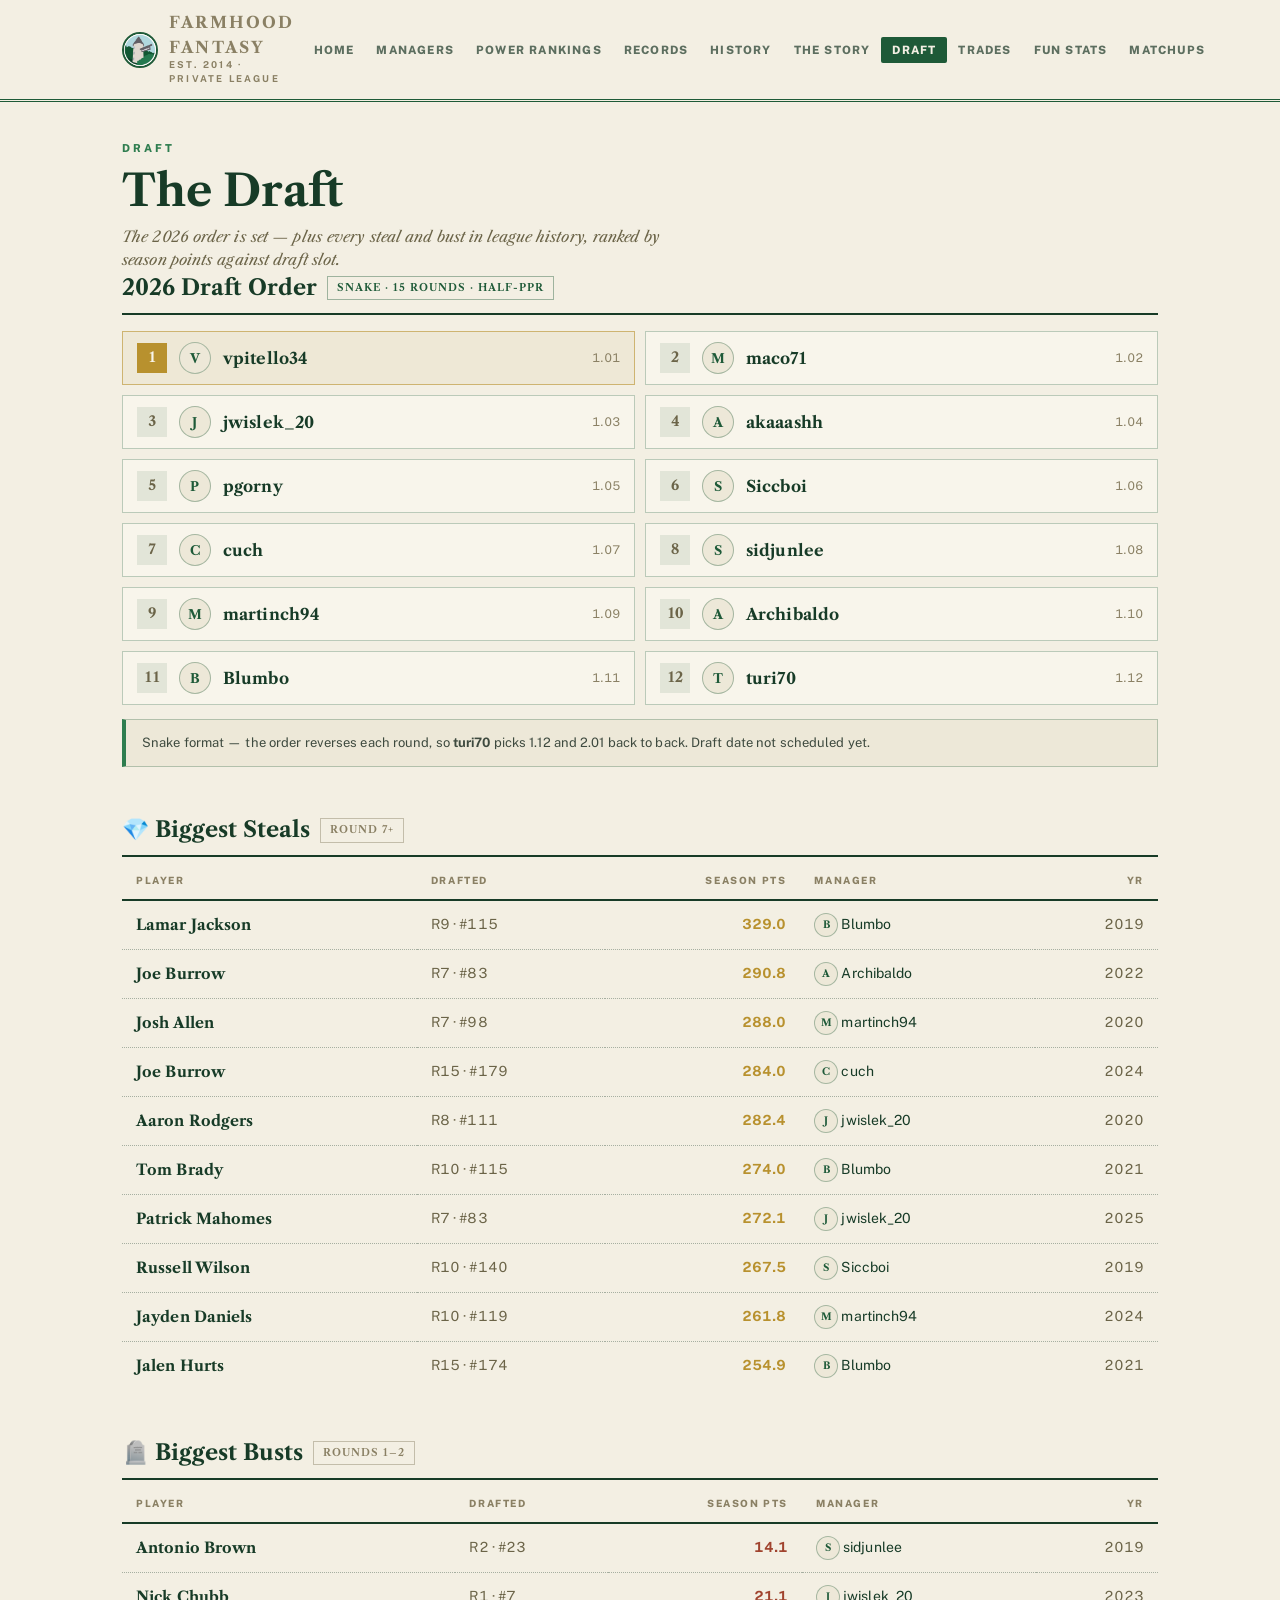
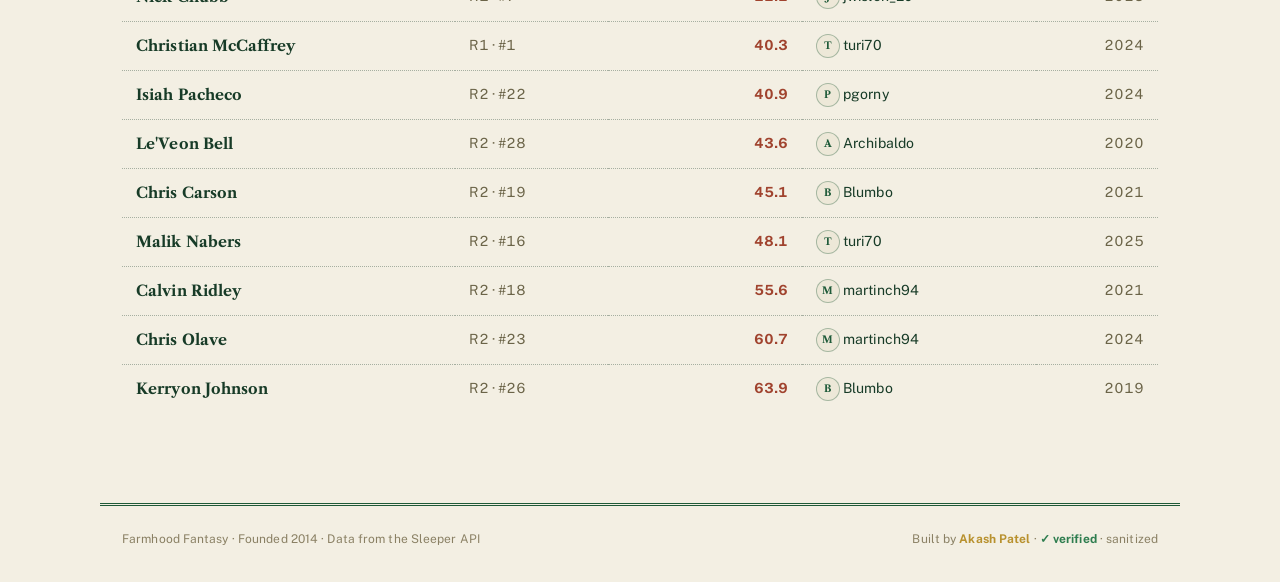
==== draft.html @ a115f3e6 "Update site 2026-07-20" ====
<!DOCTYPE html>
<html lang="en">
<head>
<meta charset="UTF-8">
<meta name="viewport" content="width=device-width, initial-scale=1.0">
<title>Draft — Farmhood Fantasy</title>
<link rel="preconnect" href="https://fonts.googleapis.com">
<link rel="preconnect" href="https://fonts.gstatic.com" crossorigin>
<link href="https://fonts.googleapis.com/css2?family=Libre+Caslon+Text:ital,wght@0,400;0,700;1,400&family=Public+Sans:wght@400;500;600;700;800&display=swap" rel="stylesheet">
<link rel="stylesheet" href="assets/styles.css">
</head>
<body>
<main class="wrap" id="app"></main>
<script src="assets/data.js"></script>
<script src="assets/data_alltime.js"></script>
<script src="assets/data_extra.js"></script>
<script src="assets/app.js"></script>
<script>mountChrome('draft');renderDraft();</script>
</body>
</html>
---- assets/styles.css ----
/* Farmhood Fantasy — "The Almanac" (cream paper, engraved serif, farmwood green + antique gold) */
:root{
  --bg:#F3EFE3; --bg2:#EDE8D8; --surface:#F8F5EB; --card:#F8F5EB;
  --card-hi:#EDE8D8; --line:rgba(30,90,56,.28); --line-2:rgba(30,90,56,.14);
  --text:#173B27; --muted:#6B6448; --muted-2:#8A8064;
  --gold:#B8912E; --gold-2:#8A6A1E; --gold-dim:rgba(184,145,46,.13);
  --blue:#1E5A38; --blue-2:#2E7D4F; --blue-dim:rgba(30,90,56,.09);
  --win:#2E7D4F; --loss:#A0432E; --shadow:0 8px 26px rgba(23,59,39,.14);
  --r:2px; --r-sm:2px;
  --serif:'Libre Caslon Text',Georgia,serif;
}
*{box-sizing:border-box;margin:0;padding:0}
html{scroll-behavior:smooth}
body{
  font-family:'Public Sans',-apple-system,BlinkMacSystemFont,'Segoe UI',sans-serif;
  background:var(--bg);
  color:var(--text);line-height:1.55;-webkit-font-smoothing:antialiased;
  letter-spacing:.1px;min-height:100vh;
}
a{color:inherit;text-decoration:none}
.mono,.num{font-variant-numeric:tabular-nums;font-feature-settings:"tnum"}

/* ---- top nav (masthead) ---- */
.nav{position:sticky;top:0;z-index:50;background:var(--bg);border-bottom:3px double var(--blue)}
.nav-inner{max-width:1080px;margin:0 auto;padding:12px 22px;display:flex;align-items:center;gap:8px}
.brand{display:flex;align-items:center;gap:11px;margin-right:auto;font-weight:800;letter-spacing:.3px}
.brand .crest{width:30px;height:30px;border-radius:50%;display:grid;place-items:center;
  background:var(--blue);color:var(--bg);font-weight:900;font-size:15px}
.brand .crest-img{width:36px;height:36px;border-radius:50%;flex:0 0 auto;border:2px solid var(--blue)}
.brand b{font-size:16px;font-family:var(--serif)}
.brand span{color:var(--muted-2);font-weight:700;font-size:9.5px;display:block;margin-top:-2px;letter-spacing:2.2px;text-transform:uppercase}
.nav a.link{color:#5C6E5F;font-weight:800;font-size:11.5px;letter-spacing:1.2px;text-transform:uppercase;
  padding:6px 11px;border-radius:var(--r-sm);transition:.15s;white-space:nowrap}
.nav a.link:hover{color:var(--text);background:rgba(30,90,56,.12)}
.nav a.link.active{color:var(--bg);background:var(--blue)}
.nav-toggle{display:none}
@media(max-width:780px){
  .nav-inner{flex-wrap:wrap}
  .nav-links{order:3;width:100%;display:flex;gap:4px;overflow-x:auto;padding-top:4px}
  .nav a.link{padding:6px 9px;font-size:11px}
}

/* ---- layout ---- */
.wrap{max-width:1080px;margin:0 auto;padding:38px 22px 90px}
.section{margin-top:46px}
.eyebrow{color:var(--blue-2);font-weight:800;font-size:11px;letter-spacing:3px;text-transform:uppercase}
h1.title{font-family:var(--serif);font-size:clamp(30px,5vw,44px);font-weight:700;line-height:1.08;letter-spacing:0;margin:10px 0}
h2.h{font-family:var(--serif);font-size:22px;font-weight:700;letter-spacing:0;display:flex;align-items:center;gap:10px;
  margin-bottom:16px;border-bottom:2px solid var(--text);padding-bottom:8px}
h2.h .bar{display:none}
.sub{color:var(--muted);max-width:60ch;font-family:var(--serif);font-style:italic;font-size:15px}

/* ---- hero ---- */
.hero{position:relative;border:2px solid var(--text);border-radius:0;overflow:hidden;padding:44px 38px;
  background:linear-gradient(180deg,var(--bg2),var(--surface));box-shadow:none}
.hero::after{content:"";position:absolute;inset:6px;border:1px solid rgba(23,59,39,.3);pointer-events:none}
.hero .pill{display:inline-flex;align-items:center;gap:7px;background:transparent;color:var(--blue-2);
  border:none;padding:0;border-radius:0;font-size:11px;font-weight:800;letter-spacing:2.6px;text-transform:uppercase}
.hero h1{font-family:var(--serif);font-size:clamp(32px,5.4vw,52px);font-weight:700;letter-spacing:0;line-height:1.06;margin:16px 0 12px}
.hero h1 .gold{color:var(--gold-2);background:none;-webkit-background-clip:unset;background-clip:unset}
.hero p{color:var(--muted);max-width:54ch;font-size:15.5px;font-family:var(--serif);font-style:italic}
.hero-inner{display:flex;align-items:center;gap:34px;position:relative;z-index:1}
.hero-text{flex:1;min-width:0}
.hero-logo-wrap{flex:0 0 auto;position:relative}
.hero-logo{width:132px;height:132px;border-radius:50%;display:block;position:relative;z-index:1;
  border:2px solid var(--blue);box-shadow:0 0 0 7px rgba(30,90,56,.08)}
.hero-logo-wrap::after{content:"";position:absolute;inset:-14px;border-radius:50%;z-index:0;
  background:radial-gradient(circle,rgba(184,145,46,.16),transparent 68%)}
@media(max-width:640px){.hero-inner{flex-direction:column;text-align:center;gap:20px}
  .hero-logo{width:104px;height:104px}.hero p{margin:0 auto}.hero .pill{margin:0 auto}}

/* ---- stat strip ---- */
.stats{display:grid;grid-template-columns:repeat(4,1fr);gap:0;margin-top:26px;
  border-top:1px solid var(--line);border-bottom:1px solid var(--line)}
.stat{position:relative;background:transparent;border:none;border-right:1px solid var(--line-2);
  border-radius:0;padding:20px 20px 18px;overflow:hidden;transition:.18s;text-align:center}
.stat::before{display:none}
.stat:hover{transform:none;background:rgba(30,90,56,.04)}
.stat .k{font-family:var(--serif);font-size:32px;font-weight:700;letter-spacing:0;line-height:1;color:var(--blue)}
.stat-gold .k{color:var(--blue)} .stat-blue .k{color:var(--blue)}
.stat .l{color:var(--text);font-size:10px;font-weight:800;margin-top:10px;text-transform:uppercase;letter-spacing:2px}
.stat .l-sub{color:var(--muted-2);font-size:11.5px;margin-top:3px;font-weight:400;font-family:var(--serif);font-style:italic}
@media(max-width:680px){.stats{grid-template-columns:repeat(2,1fr)}}

/* ---- cards / grid ---- */
.grid{display:grid;gap:16px}
.g2{grid-template-columns:1fr 1fr}.g3{grid-template-columns:repeat(3,1fr)}
@media(max-width:760px){.g2,.g3{grid-template-columns:1fr}}
.card{background:var(--card);border:1px solid var(--line);border-radius:var(--r);padding:20px;transition:.18s}
.card.hover:hover{border-color:var(--blue);transform:translateY(-2px);box-shadow:var(--shadow)}
.explore-card h3{display:flex;align-items:center;justify-content:space-between;font-family:var(--serif)}
.card-arrow{color:var(--gold);font-weight:400;transition:.16s}
.explore-card:hover .card-arrow{transform:translateX(4px)}
.card h3{font-size:16px;font-weight:700;margin-bottom:4px;font-family:var(--serif)}
.card .big{font-family:var(--serif);font-size:26px;font-weight:700;letter-spacing:0}
.card .meta{color:var(--muted);font-size:13px}

/* champion banner card */
.champ-card{display:flex;align-items:center;gap:18px;background:var(--surface);
  border:2px solid var(--text);border-radius:0;padding:20px 22px;position:relative}
.champ-card::before{content:"";position:absolute;inset:5px;border:1px solid rgba(23,59,39,.3);pointer-events:none}
.champ-card .trophy{font-size:34px}
.champ-card .who{font-family:var(--serif);font-size:24px;font-weight:700;letter-spacing:0}
.champ-card .yr{color:var(--gold-2);font-weight:800;font-size:10.5px;letter-spacing:2.2px;text-transform:uppercase}

/* ---- tables ---- */
.tbl{width:100%;border-collapse:collapse;font-size:14px}
.tbl th{text-align:left;color:var(--muted-2);font-weight:800;font-size:10px;letter-spacing:1.6px;
  text-transform:uppercase;padding:0 14px 10px;border-bottom:2px solid var(--text)}
.tbl td{padding:12px 14px;border-bottom:1px dotted rgba(23,59,39,.35)}
.tbl tr:last-child td{border-bottom:none}
.tbl tbody tr{transition:.12s}
.tbl tbody tr:hover{background:rgba(30,90,56,.05)}
.tbl td.r{text-align:right} .tbl th.r{text-align:right}
.rankcell{display:flex;align-items:center;gap:11px}
.rank{width:26px;height:26px;border-radius:0;display:grid;place-items:center;font-weight:700;font-size:13px;
  font-family:var(--serif);background:transparent;color:var(--muted-2)}
.rank.g1{background:var(--gold);color:var(--surface)}
.rank.g2{background:rgba(138,128,100,.8);color:var(--surface)}
.rank.g3{background:rgba(160,67,46,.75);color:var(--surface)}
.who-name{font-weight:700;font-family:var(--serif);font-size:15px}
.tablecard{background:transparent;border:none;border-radius:0;padding:0;overflow-x:auto}
.chart-wrap{background:var(--surface);border:1px solid var(--line);border-radius:0;padding:18px;position:relative}

/* stat of the day */
.sotd{display:flex;align-items:center;gap:16px;background:var(--bg2);
  border:1px solid var(--line);border-left:4px solid var(--blue-2);border-radius:0;padding:14px 18px}
.sotd-tag{font-size:10px;font-weight:800;letter-spacing:2px;text-transform:uppercase;color:var(--blue-2);
  white-space:nowrap;padding-right:16px;border-right:1px solid var(--line)}
.sotd-txt{font-size:14.5px;font-weight:400;color:#3E4A3F;font-family:var(--serif);font-style:italic}
@media(max-width:560px){.sotd{flex-direction:column;align-items:flex-start;gap:8px}
  .sotd-tag{border-right:none;padding-right:0}}

/* "I pay when he pays" — the 2026 pot */
.pot-card{background:var(--text);color:var(--bg2);padding:24px 26px;text-align:left}
.pot-quote{font-family:var(--serif);font-style:italic;font-weight:700;font-size:22px}
.pot-amt{font-family:var(--serif);font-weight:700;font-size:40px;color:var(--gold);margin-top:8px}
.pot-note{font-family:var(--serif);font-style:italic;font-size:12.5px;color:#9DB2A0;margin-top:8px}

/* easter-egg toast */
.toast{position:fixed;bottom:26px;left:50%;transform:translateX(-50%);z-index:200;
  background:var(--text);color:var(--bg);font-weight:700;font-family:var(--serif);
  padding:13px 22px;border-radius:0;box-shadow:var(--shadow);animation:pop .25s ease}

/* champion banner shimmer */
.champ-card{overflow:hidden}
.champ-card::after{content:"";position:absolute;top:0;left:-60%;width:40%;height:100%;pointer-events:none;
  background:linear-gradient(100deg,transparent,rgba(184,145,46,.1),transparent);
  transform:skewX(-18deg);animation:sheen 6s ease-in-out infinite}
@keyframes sheen{0%{left:-60%}55%,100%{left:130%}}

/* gentle section reveal */
.wrap>section,.wrap>.stats,.wrap>.sotd{animation:rise .5s ease both}
@keyframes rise{from{opacity:0;transform:translateY(10px)}to{opacity:1;transform:none}}
@media(prefers-reduced-motion:reduce){*{animation:none!important}}

/* draft order */
.draft-order{display:grid;grid-template-columns:repeat(2,1fr);gap:10px}
@media(max-width:700px){.draft-order{grid-template-columns:1fr}}
.do-row{display:flex;align-items:center;gap:12px;background:var(--surface);border:1px solid var(--line);
  border-radius:0;padding:10px 14px;transition:.15s}
.do-row:hover{border-color:var(--blue);transform:translateY(-1px)}
.do-row.first{border-color:rgba(184,145,46,.6);background:rgba(184,145,46,.07)}
.do-pick{flex:0 0 30px;height:30px;border-radius:0;display:grid;place-items:center;font-weight:700;font-size:14px;
  font-family:var(--serif);background:rgba(30,90,56,.1);color:var(--muted);font-variant-numeric:tabular-nums}
.do-row.first .do-pick{background:var(--gold);color:var(--surface)}
.do-name{font-weight:700;flex:1;font-family:var(--serif)}
.do-meta{color:var(--muted-2);font-size:12px;font-variant-numeric:tabular-nums}

/* champion roster (modal) */
.champ-card.clickable{cursor:pointer;transition:.16s}
.champ-card.clickable:hover{border-color:var(--blue);transform:translateY(-2px);box-shadow:var(--shadow)}
.roster-list{display:flex;flex-direction:column;gap:6px}
.rsl{display:flex;align-items:center;gap:12px;background:var(--bg);border:1px solid var(--line-2);border-radius:0;padding:9px 12px}
.rsl-slot{flex:0 0 46px;text-align:center;font-size:10.5px;font-weight:800;padding:4px 0;border-radius:0;background:var(--card-hi);color:var(--muted)}
.rsl-slot.QB{background:rgba(160,67,46,.14);color:var(--loss)}
.rsl-slot.RB{background:rgba(46,125,79,.16);color:var(--blue)}
.rsl-slot.WR{background:rgba(30,90,56,.12);color:var(--blue-2)}
.rsl-slot.TE{background:rgba(184,145,46,.16);color:var(--gold-2)}
.rsl-slot.FLEX{background:rgba(92,110,95,.18);color:#5C6E5F}
.rsl-slot.K{background:rgba(138,128,100,.18);color:var(--muted)}
.rsl-slot.DEF{background:rgba(92,110,95,.18);color:#5C6E5F}
.rsl-name{font-weight:700;flex:1;font-family:var(--serif);font-size:14px}
.rsl-meta{color:var(--muted-2);font-size:12px;font-variant-numeric:tabular-nums;white-space:nowrap}

/* trades */
.trade-card{background:var(--surface);border:1px solid var(--line);border-radius:0;padding:16px 18px;margin-bottom:12px}
.trade-hd{margin-bottom:12px}
.trade-body{display:flex;align-items:center;gap:14px;flex-wrap:wrap}
.trade-side{flex:1;min-width:190px}
.trade-mgr{display:flex;align-items:center;gap:8px;font-size:14px;margin-bottom:8px}
.trade-mgr b{font-family:var(--serif)}
.trade-got{display:flex;flex-wrap:wrap;gap:6px}
.asset{background:var(--bg);border:1px solid var(--line);border-radius:0;padding:4px 9px;font-size:12.5px;font-weight:600}
.trade-swap{color:var(--gold);font-size:20px;font-weight:800;flex:0 0 auto}
@media(max-width:560px){.trade-swap{display:none}.trade-side{min-width:100%}}

/* badges */
.badge{display:inline-flex;align-items:center;gap:5px;font-size:10.5px;font-weight:700;padding:3px 9px;
  border-radius:0;letter-spacing:1px;text-transform:uppercase}
.badge.gold{background:var(--gold-dim);color:var(--gold-2);border:1px solid rgba(184,145,46,.4)}
.badge.blue{background:transparent;color:var(--blue);border:1px solid rgba(30,90,56,.4)}
.badge.muted{background:transparent;color:var(--muted-2);border:1px solid rgba(138,128,100,.45)}
.rings{color:var(--gold);letter-spacing:2px;font-size:13px}
.pos{color:var(--win);font-weight:700}.neg{color:var(--loss);font-weight:700}

/* bars */
.bar-track{height:8px;background:rgba(30,90,56,.1);border-radius:0;overflow:hidden;min-width:80px}
.bar-fill{height:100%;border-radius:0;background:var(--blue)}
.bar-fill.gold{background:var(--gold)}

/* matchup rows */
.mw{display:flex;align-items:center;gap:12px;padding:13px 16px;border:1px solid var(--line);
  border-radius:0;background:var(--surface);margin-bottom:10px}
.mw .side{flex:1;display:flex;align-items:center;justify-content:space-between;gap:10px}
.mw .side.right{flex-direction:row-reverse}
.mw .nm{font-weight:700;font-family:var(--serif);font-size:15px}
.mw .sc{font-weight:700;font-size:17px;font-variant-numeric:tabular-nums;font-family:var(--serif)}
.mw .vs{color:var(--muted-2);font-size:10px;font-weight:800;letter-spacing:1px}
.mw .w .sc{color:var(--gold-2)} .mw .w .nm{color:var(--text)}
.mw .l .nm,.mw .l .sc{color:var(--muted-2)}

.weeksel{display:flex;gap:6px;flex-wrap:wrap;margin-bottom:18px}
.weeksel button{background:var(--surface);border:1px solid var(--line);color:var(--text);
  width:40px;height:36px;border-radius:0;font-weight:700;font-family:var(--serif);cursor:pointer;transition:.12s;font-size:14px}
.weeksel button:hover{border-color:var(--blue)}
.weeksel button.on{background:var(--gold);color:var(--surface);border-color:var(--gold)}

.note{background:var(--bg2);border:1px solid var(--line);border-left:4px solid var(--blue-2);color:#3E4A3F;
  border-radius:0;padding:13px 16px;font-size:13px;font-weight:400}
.callout{background:var(--surface);border:2px solid var(--text);border-radius:0;padding:22px;position:relative}
.callout::before{content:"";position:absolute;inset:5px;border:1px solid rgba(23,59,39,.3);pointer-events:none}
.callout .lead{font-family:var(--serif);font-size:19px;font-weight:700;margin-bottom:6px}
.callout .lead .gold{color:var(--gold-2)}

/* story timeline */
.storycard{display:flex;gap:20px;position:relative}
.story-rail{display:flex;flex-direction:column;align-items:center;flex:0 0 auto;width:62px}
.story-year{font-family:var(--serif);font-weight:700;font-size:18px;color:var(--gold);letter-spacing:0;font-variant-numeric:tabular-nums}
.story-dot{width:11px;height:11px;border-radius:50%;background:var(--gold);margin-top:10px;
  box-shadow:0 0 0 5px rgba(184,145,46,.16);position:relative;z-index:2}
.storycard:not(:last-child) .story-rail::after{content:"";position:absolute;top:46px;bottom:-26px;
  width:1px;background:rgba(30,90,56,.3);left:calc(31px - .5px)}
.story-body{flex:1;background:var(--surface);border:1px solid var(--line);border-radius:0;
  padding:20px 22px;margin-bottom:26px;transition:.18s}
.storycard:hover .story-body{border-color:var(--blue)}
.story-meta{display:flex;flex-wrap:wrap;gap:7px;margin-bottom:12px}
.story-head{font-family:var(--serif);font-size:20px;font-weight:700;letter-spacing:0;margin-bottom:8px}
.story-text{color:#4E4A3A;font-size:14px;line-height:1.72;text-wrap:pretty}
@media(max-width:680px){.story-rail{width:46px}.story-year{font-size:15px}
  .storycard:not(:last-child) .story-rail::after{left:calc(23px - .5px)}}

/* avatars */
.av-wrap{position:relative;display:inline-block;border-radius:50%;overflow:hidden;flex:0 0 auto;
  background:var(--bg2);border:1px solid rgba(30,90,56,.35);vertical-align:middle}
.av-fb{position:absolute;inset:0;display:grid;place-items:center;font-weight:700;font-family:var(--serif);color:var(--blue)}
.av{position:absolute;inset:0;width:100%;height:100%;object-fit:cover}

/* managers grid */
.mgr-grid{display:grid;grid-template-columns:repeat(4,1fr);gap:16px}
@media(max-width:760px){.mgr-grid{grid-template-columns:repeat(2,1fr)}}
.mgr-card{background:var(--surface);border:1px solid var(--line);border-radius:0;padding:20px 14px 16px;
  display:flex;flex-direction:column;align-items:center;gap:8px;cursor:pointer;transition:.16s;font:inherit;color:inherit;text-align:center}
.mgr-card:hover{border-color:var(--blue);transform:translateY(-2px);box-shadow:var(--shadow)}
.mgr-nm{font-family:var(--serif);font-weight:700;font-size:16px}
.mgr-rec{color:var(--muted);font-size:12.5px;font-variant-numeric:tabular-nums}
.mgr-win{color:var(--blue);font-weight:700;font-size:14px;font-variant-numeric:tabular-nums;font-family:var(--serif);
  background:rgba(30,90,56,.06);border:1px solid rgba(30,90,56,.35);border-radius:0;padding:2px 10px;margin-top:2px}
.commish-tag{display:inline-block;font-size:9.5px;font-weight:800;letter-spacing:1.4px;text-transform:uppercase;color:var(--blue);
  background:transparent;border:1px solid rgba(30,90,56,.45);border-radius:0;padding:2px 8px}

/* winnings banner (profile modal) */
.winnings{display:flex;align-items:center;justify-content:space-between;gap:12px;margin-bottom:16px;
  background:rgba(30,90,56,.07);border:1px solid rgba(30,90,56,.35);border-radius:0;padding:12px 16px}
.win-label{display:block;font-size:10px;font-weight:800;letter-spacing:1.6px;text-transform:uppercase;color:var(--blue)}
.win-cap{display:block;font-size:11px;color:var(--muted-2);margin-top:2px}
.win-right{text-align:right}
.win-amt{display:block;font-family:var(--serif);font-size:24px;font-weight:700;color:var(--blue);letter-spacing:0;font-variant-numeric:tabular-nums;line-height:1}
.win-rank{display:block;font-size:11px;color:var(--muted-2);margin-top:3px}

/* profile modal */
.modal-ov{position:fixed;inset:0;background:rgba(23,59,39,.45);backdrop-filter:blur(3px);
  display:grid;place-items:center;z-index:100;padding:20px;animation:fade .15s ease}
.modal{background:var(--surface);border:2px solid var(--text);border-radius:0;max-width:440px;width:100%;
  padding:26px;position:relative;box-shadow:0 20px 60px rgba(23,59,39,.35);animation:pop .18s ease;max-height:88vh;overflow-y:auto}
.modal::before{content:"";position:absolute;inset:5px;border:1px solid rgba(23,59,39,.3);pointer-events:none}
.modal-x{position:absolute;top:12px;right:12px;background:var(--bg2);border:1px solid var(--line);color:var(--text);
  width:30px;height:30px;border-radius:0;cursor:pointer;font-size:13px;z-index:2}
.modal-x:hover{background:var(--bg)}
.prof-head{display:flex;align-items:center;gap:16px;margin-bottom:18px}
.prof-nm{font-family:var(--serif);font-size:24px;font-weight:700;letter-spacing:0}
.prof-stats{display:grid;grid-template-columns:repeat(3,1fr);gap:8px;text-align:center;margin-bottom:16px}
.prof-stats>div{background:var(--bg);border:1px solid var(--line);border-radius:0;padding:10px 4px}
.prof-stats b{display:block;font-family:var(--serif);font-size:15px;font-weight:700}
.prof-stats span{color:var(--muted-2);font-size:9.5px;text-transform:uppercase;letter-spacing:.6px;font-weight:700}
.prof-badges{display:flex;flex-wrap:wrap;gap:6px;margin-bottom:16px}
.pill-badge{background:var(--gold-dim);color:var(--gold-2);border:1px solid rgba(184,145,46,.4);
  border-radius:0;padding:4px 9px;font-size:11.5px;font-weight:700}
.prof-sec{font-size:10.5px;text-transform:uppercase;letter-spacing:1.6px;color:var(--muted-2);font-weight:800;margin-bottom:8px}
@keyframes fade{from{opacity:0}to{opacity:1}}
@keyframes pop{from{opacity:0;transform:translateY(10px) scale(.98)}to{opacity:1;transform:none}}
@media(max-width:480px){.prof-stats{grid-template-columns:repeat(3,1fr)}.mgr-grid{grid-template-columns:repeat(2,1fr)}}

footer{max-width:1080px;margin:0 auto;padding:24px 22px 34px;border-top:3px double var(--blue);
  color:var(--muted-2);font-size:12px;display:flex;justify-content:space-between;gap:14px;flex-wrap:wrap}
footer .ok{color:var(--win);font-weight:700}
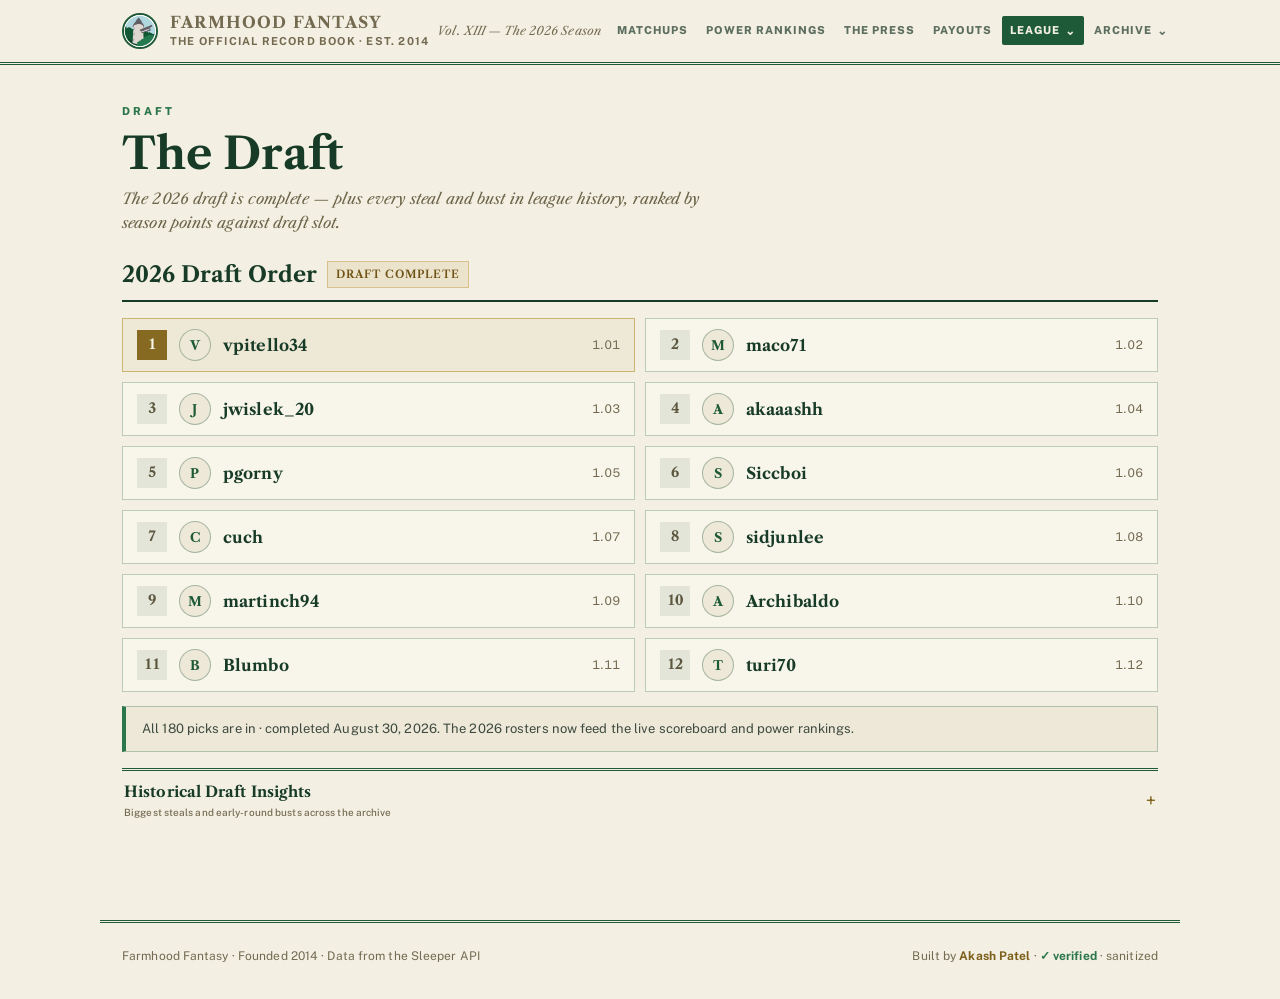
==== commit ef4a8846: "Refine site-wide UI clarity" ====
--- a/draft.html
+++ b/draft.html
@@ -8,13 +8,14 @@
 <link rel="preconnect" href="https://fonts.gstatic.com" crossorigin>
 <link href="https://fonts.googleapis.com/css2?family=Libre+Caslon+Text:ital,wght@0,400;0,700;1,400&family=Public+Sans:wght@400;500;600;700;800&display=swap" rel="stylesheet">
 <link rel="stylesheet" href="assets/styles.css">
+<link rel="stylesheet" href="assets/clarity.css?v=20260909-clarity2">
 </head>
 <body>
 <main class="wrap" id="app"></main>
 <script src="assets/data.js"></script>
 <script src="assets/data_alltime.js"></script>
 <script src="assets/data_extra.js"></script>
-<script src="assets/app.js"></script>
+<script src="assets/app.js?v=20260909-clarity2"></script>
 <script>mountChrome('draft');renderDraft();</script>
 </body>
 </html>
--- a/assets/styles.css
+++ b/assets/styles.css
@@ -2,10 +2,13 @@
 :root{
   --bg:#F3EFE3; --bg2:#EDE8D8; --surface:#F8F5EB; --card:#F8F5EB;
   --card-hi:#EDE8D8; --line:rgba(30,90,56,.28); --line-2:rgba(30,90,56,.14);
-  --text:#173B27; --muted:#6B6448; --muted-2:#8A8064;
-  --gold:#B8912E; --gold-2:#8A6A1E; --gold-dim:rgba(184,145,46,.13);
-  --blue:#1E5A38; --blue-2:#2E7D4F; --blue-dim:rgba(30,90,56,.09);
-  --win:#2E7D4F; --loss:#A0432E; --shadow:0 8px 26px rgba(23,59,39,.14);
+  --text:#173B27; --muted:#6B6448; --muted-2:#736A50;
+  --gold:#7D5F1A; --gold-2:#856519; --gold-dim:rgba(184,145,46,.13);
+  --gold-fill:#B8912E; --gold-hi:#C9A23C;
+  /* medal fills: solid (no alpha) and dark enough for --surface text to pass AA */
+  --gold-solid:#876A22; --medal-2:#746C56; --medal-3:#A35C49;
+  --blue:#1E5A38; --blue-2:#2B764A; --blue-dim:rgba(30,90,56,.09);
+  --win:#2B764A; --loss:#A0432E; --shadow:0 8px 26px rgba(23,59,39,.14);
   --r:2px; --r-sm:2px;
   --serif:'Libre Caslon Text',Georgia,serif;
 }
@@ -18,26 +21,68 @@
   letter-spacing:.1px;min-height:100vh;
 }
 a{color:inherit;text-decoration:none}
+a:focus-visible,button:focus-visible,[role="button"]:focus-visible{outline:2px solid var(--blue);outline-offset:2px}
 .mono,.num{font-variant-numeric:tabular-nums;font-feature-settings:"tnum"}
 
 /* ---- top nav (masthead) ---- */
 .nav{position:sticky;top:0;z-index:50;background:var(--bg);border-bottom:3px double var(--blue)}
-.nav-inner{max-width:1080px;margin:0 auto;padding:12px 22px;display:flex;align-items:center;gap:8px}
-.brand{display:flex;align-items:center;gap:11px;margin-right:auto;font-weight:800;letter-spacing:.3px}
+.nav-inner{max-width:1080px;margin:0 auto;padding:12px 22px;display:flex;align-items:center;gap:8px;flex-wrap:nowrap}
+.nav-links{display:flex;align-items:center;gap:2px;min-width:0;margin-left:auto;overflow:visible}
+.brand{display:flex;align-items:center;gap:12px;margin-right:auto;font-weight:800;letter-spacing:.3px;flex:0 0 auto}
 .brand .crest{width:30px;height:30px;border-radius:50%;display:grid;place-items:center;
   background:var(--blue);color:var(--bg);font-weight:900;font-size:15px}
 .brand .crest-img{width:36px;height:36px;border-radius:50%;flex:0 0 auto;border:2px solid var(--blue)}
-.brand b{font-size:16px;font-family:var(--serif)}
-.brand span{color:var(--muted-2);font-weight:700;font-size:9.5px;display:block;margin-top:-2px;letter-spacing:2.2px;text-transform:uppercase}
-.nav a.link{color:#5C6E5F;font-weight:800;font-size:11.5px;letter-spacing:1.2px;text-transform:uppercase;
-  padding:6px 11px;border-radius:var(--r-sm);transition:.15s;white-space:nowrap}
-.nav a.link:hover{color:var(--text);background:rgba(30,90,56,.12)}
+.brand.active .crest-img{box-shadow:0 0 0 3px var(--gold-dim);border-color:var(--gold-solid)}
+.brand b{font-size:16px;font-family:var(--serif);white-space:nowrap}
+.brand span{color:var(--muted-2);font-weight:700;font-size:11px;display:block;margin-top:-2px;letter-spacing:1.2px;text-transform:uppercase;white-space:nowrap}
+.nav a.link,.nav-group-trigger{color:#5C6E5F;font-weight:800;font-size:11px;letter-spacing:1px;text-transform:uppercase;
+  padding:6px 8px;border-radius:var(--r-sm);transition:.15s;white-space:nowrap}
+.nav a.link:hover,.nav-group-trigger:hover{color:var(--text);background:rgba(30,90,56,.12)}
 .nav a.link.active{color:var(--bg);background:var(--blue)}
-.nav-toggle{display:none}
-@media(max-width:780px){
-  .nav-inner{flex-wrap:wrap}
-  .nav-links{order:3;width:100%;display:flex;gap:4px;overflow-x:auto;padding-top:4px}
-  .nav a.link{padding:6px 9px;font-size:11px}
+.nav-group{position:relative;flex:0 0 auto}
+.nav-group-trigger{display:flex;align-items:center;gap:5px;list-style:none;cursor:pointer;user-select:none}
+.nav-group-trigger:focus-visible{outline:2px solid var(--blue);outline-offset:2px}
+.nav-group-trigger::-webkit-details-marker{display:none}.nav-group-trigger::marker{display:none;content:''}
+.nav-group-cue{font-size:12px;line-height:1;transition:transform .15s;transform-origin:center}
+.nav-group[open] .nav-group-cue{transform:rotate(180deg)}
+.nav-group.active>.nav-group-trigger,.nav-group[open]>.nav-group-trigger{color:var(--bg);background:var(--blue)}
+.nav-menu{position:absolute;right:0;top:calc(100% + 10px);z-index:70;min-width:184px;padding:7px;background:var(--surface);
+  border:2px solid var(--text);box-shadow:var(--shadow)}
+.nav-menu::before{content:'';position:absolute;right:18px;top:-7px;width:11px;height:11px;background:var(--surface);border-left:2px solid var(--text);border-top:2px solid var(--text);transform:rotate(45deg)}
+.nav-menu-link{position:relative;display:block;padding:9px 11px;font-family:var(--serif);font-size:13px;font-weight:700;color:var(--text);border-bottom:1px dotted rgba(23,59,39,.25)}
+.nav-menu-link:last-child{border-bottom:0}.nav-menu-link:hover{background:var(--blue-dim);color:var(--blue)}
+.nav-menu-link.active{background:var(--blue);color:var(--surface);padding-left:15px}.nav-menu-link.active::before{content:'•';position:absolute;left:7px;color:var(--gold-hi)}
+.mobile-nav{display:none}.mobile-more-dialog{display:none}
+@media(max-width:1050px){.vol{display:none}}
+@media(max-width:900px){
+  html.mobile-menu-open{overflow:hidden}
+  body{padding-bottom:calc(68px + env(safe-area-inset-bottom))}
+  .nav-inner{padding:10px 16px;min-height:58px}.nav-links{display:none}.vol{display:none}
+  .mobile-nav{position:fixed;left:0;right:0;bottom:0;z-index:80;display:grid;grid-template-columns:repeat(5,minmax(0,1fr));
+    padding:4px 4px calc(4px + env(safe-area-inset-bottom));background:var(--surface);border-top:3px double var(--blue);box-shadow:0 -6px 22px rgba(23,59,39,.14)}
+  .mobile-nav-link{position:relative;min-height:57px;border:0;background:transparent;color:var(--muted-2);font:inherit;cursor:pointer;
+    display:flex;flex-direction:column;align-items:center;justify-content:center;gap:2px;padding:5px 2px}
+  .mobile-nav-link::before{content:'';position:absolute;left:24%;right:24%;top:-4px;height:3px;background:transparent}
+  .mobile-nav-link.active{color:var(--blue)}.mobile-nav-link.active::before{background:var(--gold-solid)}
+  .mobile-nav-icon{width:24px;height:22px;display:grid;place-items:center;font-family:var(--serif);font-weight:700;font-size:15px;line-height:1;color:currentColor}
+  .mobile-nav-label{font-size:9px;font-weight:800;letter-spacing:.45px;text-transform:uppercase;white-space:nowrap}
+  .mobile-more-dialog[open]{display:block;position:fixed;inset:auto 0 0 0;width:100%;max-width:none;max-height:82vh;max-height:82dvh;margin:0;padding:0;
+    border:0;background:transparent;color:var(--text);overflow:visible;z-index:100}
+  .mobile-more-dialog::backdrop{background:rgba(23,59,39,.48);backdrop-filter:blur(2px)}
+  .mobile-more-panel{max-height:82vh;max-height:82dvh;overflow-y:auto;background:var(--surface);border-top:3px double var(--blue);padding:18px 20px calc(24px + env(safe-area-inset-bottom));box-shadow:0 -14px 40px rgba(23,59,39,.24)}
+  .mobile-more-head{display:flex;align-items:center;justify-content:space-between;gap:16px;padding-bottom:12px;border-bottom:2px solid var(--text)}
+  .mobile-more-head h2{font-family:var(--serif);font-size:21px}.mobile-more-close{min-height:44px;padding:7px 11px;background:var(--bg);border:1px solid var(--line);color:var(--text);font:inherit;font-size:10px;font-weight:800;text-transform:uppercase;letter-spacing:1px;cursor:pointer}
+  .mobile-more-home{display:flex;align-items:center;justify-content:space-between;gap:12px;min-height:50px;margin:12px 0;padding:9px 12px;background:var(--bg2);border-left:4px solid var(--gold-solid);font-family:var(--serif);font-size:15px;font-weight:700}
+  .mobile-more-home span{font-family:'Public Sans',sans-serif;font-size:9px;font-weight:700;color:var(--muted-2);text-transform:uppercase;letter-spacing:.7px}
+  .mobile-more-home.active{background:var(--blue);color:var(--surface)}.mobile-more-home.active span{color:var(--bg2)}
+  .mobile-more-groups{display:grid;grid-template-columns:repeat(2,minmax(0,1fr));gap:14px}
+  .mobile-more-group{border:1px solid var(--line);background:var(--bg)}.mobile-more-group h3{padding:9px 11px;border-bottom:1px solid var(--line);font-size:9px;font-weight:800;letter-spacing:1.5px;text-transform:uppercase;color:var(--gold-2)}
+  .mobile-more-links{display:flex;flex-direction:column}.mobile-more-link{display:flex;align-items:center;min-height:44px;padding:9px 11px;border-bottom:1px dotted rgba(23,59,39,.25);font-family:var(--serif);font-size:13px;font-weight:700}
+  .mobile-more-link:last-child{border-bottom:0}.mobile-more-link.active{background:var(--blue);color:var(--surface)}
+}
+@media(max-width:540px){
+  .brand{gap:9px}.brand .crest-img{width:34px;height:34px}.brand b{font-size:15px}.brand>span>span{display:none}
+  .mobile-more-groups{grid-template-columns:1fr}
 }
 
 /* ---- layout ---- */
@@ -54,11 +99,11 @@
 .hero{position:relative;border:2px solid var(--text);border-radius:0;overflow:hidden;padding:44px 38px;
   background:linear-gradient(180deg,var(--bg2),var(--surface));box-shadow:none}
 .hero::after{content:"";position:absolute;inset:6px;border:1px solid rgba(23,59,39,.3);pointer-events:none}
-.hero .pill{display:inline-flex;align-items:center;gap:7px;background:transparent;color:var(--blue-2);
+.hero .pill{display:inline-flex;align-items:center;gap:8px;background:transparent;color:var(--blue-2);
   border:none;padding:0;border-radius:0;font-size:11px;font-weight:800;letter-spacing:2.6px;text-transform:uppercase}
 .hero h1{font-family:var(--serif);font-size:clamp(32px,5.4vw,52px);font-weight:700;letter-spacing:0;line-height:1.06;margin:16px 0 12px}
 .hero h1 .gold{color:var(--gold-2);background:none;-webkit-background-clip:unset;background-clip:unset}
-.hero p{color:var(--muted);max-width:54ch;font-size:15.5px;font-family:var(--serif);font-style:italic}
+.hero p{color:var(--muted);max-width:54ch;font-size:16px;font-family:var(--serif);font-style:italic}
 .hero-inner{display:flex;align-items:center;gap:34px;position:relative;z-index:1}
 .hero-text{flex:1;min-width:0}
 .hero-logo-wrap{flex:0 0 auto;position:relative}
@@ -66,7 +111,7 @@
   border:2px solid var(--blue);box-shadow:0 0 0 7px rgba(30,90,56,.08)}
 .hero-logo-wrap::after{content:"";position:absolute;inset:-14px;border-radius:50%;z-index:0;
   background:radial-gradient(circle,rgba(184,145,46,.16),transparent 68%)}
-@media(max-width:640px){.hero-inner{flex-direction:column;text-align:center;gap:20px}
+@media(max-width:780px){.hero-inner{flex-direction:column;text-align:center;gap:20px}
   .hero-logo{width:104px;height:104px}.hero p{margin:0 auto}.hero .pill{margin:0 auto}}
 
 /* ---- stat strip ---- */
@@ -78,14 +123,78 @@
 .stat:hover{transform:none;background:rgba(30,90,56,.04)}
 .stat .k{font-family:var(--serif);font-size:32px;font-weight:700;letter-spacing:0;line-height:1;color:var(--blue)}
 .stat-gold .k{color:var(--blue)} .stat-blue .k{color:var(--blue)}
-.stat .l{color:var(--text);font-size:10px;font-weight:800;margin-top:10px;text-transform:uppercase;letter-spacing:2px}
-.stat .l-sub{color:var(--muted-2);font-size:11.5px;margin-top:3px;font-weight:400;font-family:var(--serif);font-style:italic}
-@media(max-width:680px){.stats{grid-template-columns:repeat(2,1fr)}}
+.stat .l{color:var(--text);font-size:11px;font-weight:800;margin-top:10px;text-transform:uppercase;letter-spacing:2px}
+.stat .l-sub{color:var(--muted-2);font-size:12px;margin-top:4px;font-weight:400;font-family:var(--serif);font-style:italic}
+@media(max-width:780px){.stats{grid-template-columns:repeat(2,1fr)}}
+
+/* ---- 1a masthead volume line ---- */
+.vol{font-family:var(--serif);font-style:italic;font-size:12px;color:var(--muted-2);white-space:nowrap;margin-left:auto}
+@media(max-width:780px){.vol{display:none}}
+
+/* ---- 1a centered hero ---- */
+.hero-center{text-align:center;background:linear-gradient(180deg,var(--bg2),var(--bg));padding:40px 34px 14px}
+.hero-center::after{display:none}
+.hero-eyebrow{font-size:11px;font-weight:800;letter-spacing:3px;text-transform:uppercase;color:var(--blue-2)}
+.hero-head{font-family:var(--serif);font-size:clamp(30px,4.6vw,52px);line-height:1.04;color:var(--text);
+  margin:14px auto 12px;max-width:17ch;font-weight:700}
+.hero-lede{font-family:var(--serif);font-style:italic;font-size:16px;color:var(--muted);max-width:52ch;margin:0 auto}
+
+/* ---- 1a split hero: crest left, lede right ---- */
+.hero-split{background:linear-gradient(180deg,var(--bg2),var(--bg));padding:38px 34px}
+.hero-split::after{display:none}
+.hero-split .hero-logo{width:164px;height:164px}
+.hero-split .hero-head{max-width:22ch;margin:12px 0;text-align:left}
+.hero-split .hero-lede{max-width:58ch;margin:0}
+@media(max-width:900px){.hero-split .hero-logo{width:124px;height:124px}
+  .hero-split .hero-head{max-width:none}}
+@media(max-width:780px){.hero-split{padding:30px 22px}
+  .hero-split .hero-logo{width:104px;height:104px}
+  .hero-split .hero-head{text-align:center;margin:12px auto}
+  .hero-split .hero-lede{margin:0 auto}}
+
+/* ---- 1a home two-column ---- */
+.home-grid{display:grid;grid-template-columns:1.25fr 1fr;gap:26px;align-items:start;margin-top:26px}
+@media(max-width:900px){.home-grid{grid-template-columns:1fr}}
+.tl-head{font-size:11px;font-weight:800;letter-spacing:2.4px;text-transform:uppercase;color:var(--muted-2);
+  border-bottom:2px solid var(--text);padding-bottom:8px;display:flex;justify-content:space-between}
+.tl-key{color:var(--blue-2)}
+.tl-row{display:flex;align-items:baseline;gap:12px;padding:12px 2px;border-bottom:1px dotted rgba(23,59,39,.35)}
+.tl-n{font-family:var(--serif);font-size:13px;color:var(--muted-2);width:20px;font-variant-numeric:tabular-nums}
+.tl-name{font-family:var(--serif);font-weight:700;font-size:16px;color:var(--text)}
+.tl-rings{color:var(--gold);letter-spacing:3px;font-size:13px}
+.tl-sp{flex:1}
+.tl-years{font-size:12px;color:var(--muted);font-variant-numeric:tabular-nums}
+.tl-note{font-family:var(--serif);font-style:italic;font-size:12px;color:var(--muted-2);margin-top:10px}
+.home-right{display:flex;flex-direction:column;gap:18px}
+
+/* champion frame */
+.champ-frame{border:2px solid var(--text);padding:20px 22px;background:var(--surface);position:relative}
+.champ-frame::before{content:"";position:absolute;inset:4px;border:1px solid rgba(23,59,39,.35);pointer-events:none}
+.cf-tag{font-size:11px;font-weight:800;letter-spacing:2.4px;text-transform:uppercase;color:var(--gold)}
+.cf-body{display:flex;align-items:center;gap:14px;margin-top:12px}
+.cf-name{font-family:var(--serif);font-weight:700;font-size:24px;color:var(--text)}
+.cf-meta{font-size:12px;color:var(--muted)}
+.cf-quote{font-family:var(--serif);font-style:italic;font-size:12px;color:var(--muted);margin-top:12px;
+  border-top:1px dotted rgba(23,59,39,.35);padding-top:10px}
+
+/* home payout ledger link */
+.ledger{background:var(--text);color:var(--bg2);padding:18px 20px;cursor:pointer;transition:.15s}
+.ledger:hover{background:#1E5A38}
+.lg-tag{font-size:11px;font-weight:800;letter-spacing:2.4px;text-transform:uppercase;color:var(--gold-hi)}
+.lg-quote{font-family:var(--serif);font-size:21px;font-weight:700;margin-top:8px;font-style:italic}
+.lg-sub{font-size:12px;color:#9DB2A0;margin-top:8px}
+.lg-row{display:flex;justify-content:space-between;align-items:baseline;margin-top:10px}
+.lg-amt{font-family:var(--serif);font-size:26px;font-weight:700}
+.lg-of{font-size:13px;color:#9DB2A0;font-weight:400}
+.lg-count{font-size:11px;color:#9DB2A0}
+.lg-bar{height:8px;background:rgba(237,232,216,.18);border-radius:99px;margin-top:10px;overflow:hidden}
+.lg-fill{height:100%;background:var(--gold-fill);border-radius:99px}
+.lg-note{font-size:11px;color:#9DB2A0;margin-top:8px;font-style:italic;font-family:var(--serif)}
 
 /* ---- cards / grid ---- */
 .grid{display:grid;gap:16px}
 .g2{grid-template-columns:1fr 1fr}.g3{grid-template-columns:repeat(3,1fr)}
-@media(max-width:760px){.g2,.g3{grid-template-columns:1fr}}
+@media(max-width:780px){.g2,.g3{grid-template-columns:1fr}}
 .card{background:var(--card);border:1px solid var(--line);border-radius:var(--r);padding:20px;transition:.18s}
 .card.hover:hover{border-color:var(--blue);transform:translateY(-2px);box-shadow:var(--shadow)}
 .explore-card h3{display:flex;align-items:center;justify-content:space-between;font-family:var(--serif)}
@@ -101,23 +210,23 @@
 .champ-card::before{content:"";position:absolute;inset:5px;border:1px solid rgba(23,59,39,.3);pointer-events:none}
 .champ-card .trophy{font-size:34px}
 .champ-card .who{font-family:var(--serif);font-size:24px;font-weight:700;letter-spacing:0}
-.champ-card .yr{color:var(--gold-2);font-weight:800;font-size:10.5px;letter-spacing:2.2px;text-transform:uppercase}
+.champ-card .yr{color:var(--gold-2);font-weight:800;font-size:11px;letter-spacing:2.2px;text-transform:uppercase}
 
 /* ---- tables ---- */
 .tbl{width:100%;border-collapse:collapse;font-size:14px}
-.tbl th{text-align:left;color:var(--muted-2);font-weight:800;font-size:10px;letter-spacing:1.6px;
+.tbl th{text-align:left;color:var(--muted-2);font-weight:800;font-size:11px;letter-spacing:1.6px;
   text-transform:uppercase;padding:0 14px 10px;border-bottom:2px solid var(--text)}
 .tbl td{padding:12px 14px;border-bottom:1px dotted rgba(23,59,39,.35)}
 .tbl tr:last-child td{border-bottom:none}
 .tbl tbody tr{transition:.12s}
 .tbl tbody tr:hover{background:rgba(30,90,56,.05)}
 .tbl td.r{text-align:right} .tbl th.r{text-align:right}
-.rankcell{display:flex;align-items:center;gap:11px}
+.rankcell{display:flex;align-items:center;gap:12px}
 .rank{width:26px;height:26px;border-radius:0;display:grid;place-items:center;font-weight:700;font-size:13px;
   font-family:var(--serif);background:transparent;color:var(--muted-2)}
-.rank.g1{background:var(--gold);color:var(--surface)}
-.rank.g2{background:rgba(138,128,100,.8);color:var(--surface)}
-.rank.g3{background:rgba(160,67,46,.75);color:var(--surface)}
+.rank.g1{background:var(--gold-solid);color:var(--surface)}
+.rank.g2{background:var(--medal-2);color:var(--surface)}
+.rank.g3{background:var(--medal-3);color:var(--surface)}
 .who-name{font-weight:700;font-family:var(--serif);font-size:15px}
 .tablecard{background:transparent;border:none;border-radius:0;padding:0;overflow-x:auto}
 .chart-wrap{background:var(--surface);border:1px solid var(--line);border-radius:0;padding:18px;position:relative}
@@ -125,22 +234,18 @@
 /* stat of the day */
 .sotd{display:flex;align-items:center;gap:16px;background:var(--bg2);
   border:1px solid var(--line);border-left:4px solid var(--blue-2);border-radius:0;padding:14px 18px}
-.sotd-tag{font-size:10px;font-weight:800;letter-spacing:2px;text-transform:uppercase;color:var(--blue-2);
+.sotd-tag{font-size:11px;font-weight:800;letter-spacing:2px;text-transform:uppercase;color:var(--blue-2);
   white-space:nowrap;padding-right:16px;border-right:1px solid var(--line)}
-.sotd-txt{font-size:14.5px;font-weight:400;color:#3E4A3F;font-family:var(--serif);font-style:italic}
+.sotd-txt{font-size:14px;font-weight:400;color:#3E4A3F;font-family:var(--serif);font-style:italic}
 @media(max-width:560px){.sotd{flex-direction:column;align-items:flex-start;gap:8px}
   .sotd-tag{border-right:none;padding-right:0}}
 
 /* "I pay when he pays" — the 2026 pot */
-.pot-card{background:var(--text);color:var(--bg2);padding:24px 26px;text-align:left}
-.pot-quote{font-family:var(--serif);font-style:italic;font-weight:700;font-size:22px}
-.pot-amt{font-family:var(--serif);font-weight:700;font-size:40px;color:var(--gold);margin-top:8px}
-.pot-note{font-family:var(--serif);font-style:italic;font-size:12.5px;color:#9DB2A0;margin-top:8px}
 
 /* easter-egg toast */
 .toast{position:fixed;bottom:26px;left:50%;transform:translateX(-50%);z-index:200;
   background:var(--text);color:var(--bg);font-weight:700;font-family:var(--serif);
-  padding:13px 22px;border-radius:0;box-shadow:var(--shadow);animation:pop .25s ease}
+  padding:12px 22px;border-radius:0;box-shadow:var(--shadow);animation:pop .25s ease}
 
 /* champion banner shimmer */
 .champ-card{overflow:hidden}
@@ -156,14 +261,14 @@
 
 /* draft order */
 .draft-order{display:grid;grid-template-columns:repeat(2,1fr);gap:10px}
-@media(max-width:700px){.draft-order{grid-template-columns:1fr}}
+@media(max-width:780px){.draft-order{grid-template-columns:1fr}}
 .do-row{display:flex;align-items:center;gap:12px;background:var(--surface);border:1px solid var(--line);
   border-radius:0;padding:10px 14px;transition:.15s}
 .do-row:hover{border-color:var(--blue);transform:translateY(-1px)}
 .do-row.first{border-color:rgba(184,145,46,.6);background:rgba(184,145,46,.07)}
 .do-pick{flex:0 0 30px;height:30px;border-radius:0;display:grid;place-items:center;font-weight:700;font-size:14px;
-  font-family:var(--serif);background:rgba(30,90,56,.1);color:var(--muted);font-variant-numeric:tabular-nums}
-.do-row.first .do-pick{background:var(--gold);color:var(--surface)}
+  font-family:var(--serif);background:rgba(30,90,56,.1);color:#5C563E;font-variant-numeric:tabular-nums}
+.do-row.first .do-pick{background:var(--gold-solid);color:var(--surface)}
 .do-name{font-weight:700;flex:1;font-family:var(--serif)}
 .do-meta{color:var(--muted-2);font-size:12px;font-variant-numeric:tabular-nums}
 
@@ -171,15 +276,15 @@
 .champ-card.clickable{cursor:pointer;transition:.16s}
 .champ-card.clickable:hover{border-color:var(--blue);transform:translateY(-2px);box-shadow:var(--shadow)}
 .roster-list{display:flex;flex-direction:column;gap:6px}
-.rsl{display:flex;align-items:center;gap:12px;background:var(--bg);border:1px solid var(--line-2);border-radius:0;padding:9px 12px}
-.rsl-slot{flex:0 0 46px;text-align:center;font-size:10.5px;font-weight:800;padding:4px 0;border-radius:0;background:var(--card-hi);color:var(--muted)}
-.rsl-slot.QB{background:rgba(160,67,46,.14);color:var(--loss)}
+.rsl{display:flex;align-items:center;gap:12px;background:var(--bg);border:1px solid var(--line-2);border-radius:0;padding:8px 12px}
+.rsl-slot{flex:0 0 46px;text-align:center;font-size:11px;font-weight:800;padding:4px 0;border-radius:0;background:var(--card-hi);color:var(--muted)}
+.rsl-slot.QB{background:rgba(160,67,46,.14);color:#8E3B28}
 .rsl-slot.RB{background:rgba(46,125,79,.16);color:var(--blue)}
-.rsl-slot.WR{background:rgba(30,90,56,.12);color:var(--blue-2)}
-.rsl-slot.TE{background:rgba(184,145,46,.16);color:var(--gold-2)}
-.rsl-slot.FLEX{background:rgba(92,110,95,.18);color:#5C6E5F}
-.rsl-slot.K{background:rgba(138,128,100,.18);color:var(--muted)}
-.rsl-slot.DEF{background:rgba(92,110,95,.18);color:#5C6E5F}
+.rsl-slot.WR{background:rgba(30,90,56,.12);color:#245F3C}
+.rsl-slot.TE{background:rgba(184,145,46,.16);color:#6F5416}
+.rsl-slot.FLEX{background:rgba(92,110,95,.18);color:#48564A}
+.rsl-slot.K{background:rgba(138,128,100,.18);color:#5C563E}
+.rsl-slot.DEF{background:rgba(92,110,95,.18);color:#48564A}
 .rsl-name{font-weight:700;flex:1;font-family:var(--serif);font-size:14px}
 .rsl-meta{color:var(--muted-2);font-size:12px;font-variant-numeric:tabular-nums;white-space:nowrap}
 
@@ -191,14 +296,14 @@
 .trade-mgr{display:flex;align-items:center;gap:8px;font-size:14px;margin-bottom:8px}
 .trade-mgr b{font-family:var(--serif)}
 .trade-got{display:flex;flex-wrap:wrap;gap:6px}
-.asset{background:var(--bg);border:1px solid var(--line);border-radius:0;padding:4px 9px;font-size:12.5px;font-weight:600}
+.asset{background:var(--bg);border:1px solid var(--line);border-radius:0;padding:4px 8px;font-size:12px;font-weight:600}
 .trade-swap{color:var(--gold);font-size:20px;font-weight:800;flex:0 0 auto}
 @media(max-width:560px){.trade-swap{display:none}.trade-side{min-width:100%}}
 
 /* badges */
-.badge{display:inline-flex;align-items:center;gap:5px;font-size:10.5px;font-weight:700;padding:3px 9px;
+.badge{display:inline-flex;align-items:center;gap:5px;font-size:11px;font-weight:700;padding:4px 8px;
   border-radius:0;letter-spacing:1px;text-transform:uppercase}
-.badge.gold{background:var(--gold-dim);color:var(--gold-2);border:1px solid rgba(184,145,46,.4)}
+.badge.gold{background:var(--gold-dim);color:#6F5416;border:1px solid rgba(184,145,46,.4)}
 .badge.blue{background:transparent;color:var(--blue);border:1px solid rgba(30,90,56,.4)}
 .badge.muted{background:transparent;color:var(--muted-2);border:1px solid rgba(138,128,100,.45)}
 .rings{color:var(--gold);letter-spacing:2px;font-size:13px}
@@ -207,27 +312,234 @@
 /* bars */
 .bar-track{height:8px;background:rgba(30,90,56,.1);border-radius:0;overflow:hidden;min-width:80px}
 .bar-fill{height:100%;border-radius:0;background:var(--blue)}
-.bar-fill.gold{background:var(--gold)}
+.bar-fill.gold{background:var(--gold-fill)}
 
 /* matchup rows */
-.mw{display:flex;align-items:center;gap:12px;padding:13px 16px;border:1px solid var(--line);
+.mw{display:flex;align-items:center;gap:12px;padding:12px 16px;border:1px solid var(--line);
   border-radius:0;background:var(--surface);margin-bottom:10px}
 .mw .side{flex:1;display:flex;align-items:center;justify-content:space-between;gap:10px}
 .mw .side.right{flex-direction:row-reverse}
 .mw .nm{font-weight:700;font-family:var(--serif);font-size:15px}
 .mw .sc{font-weight:700;font-size:17px;font-variant-numeric:tabular-nums;font-family:var(--serif)}
-.mw .vs{color:var(--muted-2);font-size:10px;font-weight:800;letter-spacing:1px}
+.mw .vs{color:var(--muted-2);font-size:11px;font-weight:800;letter-spacing:1px}
+.mw .vs{display:flex;flex-direction:column;align-items:center;line-height:1.2;min-width:54px}
+.mw .vs small{font-size:8px;letter-spacing:1.2px;color:var(--blue-2);margin-top:4px}
 .mw .w .sc{color:var(--gold-2)} .mw .w .nm{color:var(--text)}
 .mw .l .nm,.mw .l .sc{color:var(--muted-2)}
+.mw-bye{justify-content:space-between}.mw-bye .side{flex:0 1 auto}
 
 .weeksel{display:flex;gap:6px;flex-wrap:wrap;margin-bottom:18px}
 .weeksel button{background:var(--surface);border:1px solid var(--line);color:var(--text);
   width:40px;height:36px;border-radius:0;font-weight:700;font-family:var(--serif);cursor:pointer;transition:.12s;font-size:14px}
 .weeksel button:hover{border-color:var(--blue)}
-.weeksel button.on{background:var(--gold);color:var(--surface);border-color:var(--gold)}
+.weeksel button.on{background:var(--gold-solid);color:var(--surface);border-color:var(--gold-solid)}
+
+/* ---- live 2026 feed ---- */
+.live-home,.live-power,.live-matchups{margin-top:26px}
+.live-status{display:flex;align-items:center;justify-content:space-between;gap:16px;
+  background:var(--surface);border:1px solid var(--line);border-left:4px solid var(--gold-solid);padding:11px 14px;margin-bottom:18px}
+.live-status.live{border-left-color:var(--win)}
+.live-status.cache{border-left-color:var(--muted-2)}
+.live-status-main{display:flex;align-items:center;gap:9px;min-width:0;flex-wrap:wrap}
+.live-dot{width:9px;height:9px;border-radius:50%;background:var(--gold-solid);box-shadow:0 0 0 4px var(--gold-dim);flex:0 0 auto}
+.live-status.live .live-dot{background:var(--win);box-shadow:0 0 0 4px rgba(43,118,74,.15);animation:livePulse 1.8s ease-in-out infinite}
+.live-status.cache .live-dot{background:var(--muted-2);box-shadow:0 0 0 4px rgba(115,106,80,.14);animation:none}
+.live-status-copy{font-size:11px;font-weight:800;letter-spacing:1.4px;text-transform:uppercase;color:var(--text)}
+.live-checked{font-family:var(--serif);font-style:italic;color:var(--muted-2);font-size:11px}
+.live-refresh{border:1px solid var(--line);background:var(--bg);color:var(--text);font:inherit;font-size:11px;font-weight:800;
+  letter-spacing:.8px;text-transform:uppercase;padding:6px 10px;cursor:pointer;white-space:nowrap}
+.live-refresh:hover{border-color:var(--blue);background:var(--blue-dim)}
+.live-refresh:disabled{opacity:.55;cursor:wait}
+@keyframes livePulse{0%,100%{transform:scale(1);opacity:1}50%{transform:scale(.75);opacity:.6}}
+
+.live-loading{min-height:112px;display:flex;align-items:center;justify-content:center;gap:12px;background:var(--surface);
+  border:1px solid var(--line);font-family:var(--serif);font-style:italic;color:var(--muted)}
+.live-spinner{width:16px;height:16px;border:2px solid var(--line);border-top-color:var(--blue);border-radius:50%;animation:liveSpin .7s linear infinite}
+@keyframes liveSpin{to{transform:rotate(360deg)}}
+.live-error{margin:0}
+
+.live-summary-grid{display:grid;grid-template-columns:repeat(3,1fr);border:2px solid var(--text);background:var(--surface)}
+.live-summary-item{display:flex;flex-direction:column;gap:3px;padding:18px 20px;border-right:1px dotted rgba(23,59,39,.35)}
+.live-summary-item:last-child{border-right:none}
+.live-summary-label{font-size:10px;font-weight:800;letter-spacing:1.7px;text-transform:uppercase;color:var(--blue-2)}
+.live-summary-value{font-family:var(--serif);font-size:21px;line-height:1.2;color:var(--text)}
+.live-summary-meta{font-size:11px;color:var(--muted-2)}
+.live-actions{display:flex;align-items:center;gap:18px;padding:11px 2px 0;flex-wrap:wrap}
+.live-link{font-size:12px;font-weight:800;color:var(--blue);border-bottom:1px solid transparent}
+.live-link:hover{border-bottom-color:var(--blue)}
+
+.stats.live-stats{grid-template-columns:repeat(3,1fr);margin:0 0 24px}
+.stats.live-stats .stat:last-child{border-right:none}
+.stats.live-stats .stat .k{font-size:27px}
+.live-power-table{margin-top:4px}
+.power-score{display:flex;align-items:center;justify-content:flex-end;gap:10px}
+.power-score .bar-track{width:78px;min-width:78px}
+.power-score b{color:var(--gold);min-width:38px;display:inline-block}
+.power-delta.up{color:var(--win);font-weight:800}.power-delta.down{color:var(--loss);font-weight:800}.power-delta.flat{color:var(--muted-2)}
+.live-power>.note{margin-top:10px}.live-provisional{border-left-color:var(--gold-solid)}
+.live-provisional::first-letter{color:var(--win)}
+.live-formula{font-family:var(--serif)}
+
+/* ---- live power board ---- */
+.power-overview{margin-top:4px}
+.power-podium{display:grid;grid-template-columns:repeat(3,minmax(0,1fr));grid-template-areas:'second first third';gap:14px;align-items:end}
+.podium-card{grid-area:third;position:relative;display:flex;flex-direction:column;align-items:center;text-align:center;
+  min-height:245px;padding:24px 16px 18px;background:var(--surface);border:1px solid var(--line);overflow:hidden}
+.podium-card.place-1{grid-area:first;min-height:278px;border:2px solid var(--text);padding-top:30px;background:linear-gradient(180deg,var(--bg2),var(--surface))}
+.podium-card.place-2{grid-area:second}.podium-card.place-3{grid-area:third}
+.podium-card::before{content:'';position:absolute;inset:5px;border:1px solid rgba(23,59,39,.16);pointer-events:none}
+.podium-card.place-1::before{border-color:rgba(184,145,46,.38)}
+.podium-rank{position:absolute;top:10px;left:12px;font-family:var(--serif);font-size:13px;font-weight:700;color:var(--gold)}
+.podium-name{font-family:var(--serif);font-size:20px;font-weight:700;margin:8px 0 5px;max-width:100%;overflow:hidden;text-overflow:ellipsis}
+.podium-card.place-1 .podium-name{font-size:24px}
+.podium-score{font-family:var(--serif);font-size:36px;font-weight:700;line-height:1;color:var(--blue);margin-top:14px}
+.podium-card.place-1 .podium-score{font-size:44px;color:var(--gold-2)}
+.podium-score-label{font-size:8px;font-weight:800;letter-spacing:1.5px;text-transform:uppercase;color:var(--muted-2);margin-top:4px}
+.podium-meta{display:flex;align-items:center;justify-content:center;gap:10px;flex-wrap:wrap;margin-top:14px;font-size:10px;color:var(--muted);font-variant-numeric:tabular-nums}
+
+.power-tag{display:inline-flex;align-items:center;width:max-content;max-width:100%;border:1px solid var(--line);padding:3px 6px;
+  font-size:8px!important;font-weight:800!important;letter-spacing:.8px;text-transform:uppercase;line-height:1.2;white-space:nowrap}
+.power-tag.gold{color:#6F5416;background:var(--gold-dim);border-color:rgba(184,145,46,.45)}
+.power-tag.green{color:var(--blue);background:var(--blue-dim);border-color:rgba(30,90,56,.38)}
+.power-tag.blue{color:var(--blue);background:transparent;border-color:rgba(30,90,56,.45)}
+.power-tag.red{color:var(--loss);background:rgba(160,67,46,.08);border-color:rgba(160,67,46,.35)}
+.power-tag.muted{color:var(--muted-2);background:transparent;border-color:rgba(115,106,80,.35)}
+
+.power-story-strip{display:grid;grid-template-columns:repeat(3,minmax(0,1fr));margin-top:18px;border-top:1px solid var(--line);border-bottom:1px solid var(--line)}
+.power-story{display:flex;flex-direction:column;padding:14px 18px;border-right:1px solid var(--line-2);min-width:0}
+.power-story:last-child{border-right:0}
+.power-story-label{font-size:8px;font-weight:800;letter-spacing:1.5px;text-transform:uppercase;color:var(--blue-2)}
+.power-story-value{font-family:var(--serif);font-size:17px;margin-top:3px;white-space:nowrap;overflow:hidden;text-overflow:ellipsis}
+.power-story-meta{font-size:10px;color:var(--muted-2);margin-top:2px}
+
+.power-rank-section{margin-top:38px}
+.power-rank-list{border-top:2px solid var(--text)}
+.power-rank-item{border-bottom:1px dotted rgba(23,59,39,.34)}
+.power-rank-summary{list-style:none;display:grid;grid-template-columns:40px minmax(170px,1.6fr) 58px 66px 72px 66px 116px 70px 20px;
+  gap:9px;align-items:center;min-height:72px;padding:9px 8px;cursor:pointer;transition:.14s}
+.power-rank-summary::-webkit-details-marker{display:none}
+.power-rank-summary:hover{background:rgba(30,90,56,.045)}
+.power-rank-summary:focus-visible{outline:2px solid var(--blue);outline-offset:2px}
+.power-rank-item[open] .power-rank-summary{background:var(--bg2)}
+.power-list-rank{display:grid;place-items:center}
+.power-list-manager{display:flex;align-items:center;gap:10px;min-width:0}
+.power-list-manager>span:last-child{display:flex;flex-direction:column;gap:4px;min-width:0}
+.power-list-manager b{font-family:var(--serif);font-size:14px;white-space:nowrap;overflow:hidden;text-overflow:ellipsis}
+.power-list-metric,.power-list-score{display:flex;flex-direction:column;align-items:flex-end;min-width:0}
+.power-list-metric small,.power-list-score small{font-size:7px;font-weight:800;letter-spacing:.8px;text-transform:uppercase;color:var(--muted-2);white-space:nowrap}
+.power-list-metric b{font-size:12px;margin-top:3px}.power-list-score b{font-family:var(--serif);font-size:20px;color:var(--gold-2);margin-top:1px}
+.power-week b{white-space:nowrap}.power-week i{font-style:normal;color:var(--muted-2);font-weight:400}
+.power-list-cue{width:8px;height:8px;border-right:1.5px solid var(--blue);border-bottom:1.5px solid var(--blue);transform:rotate(45deg) translate(-2px,-2px);transition:.16s}
+.power-rank-item[open] .power-list-cue{transform:rotate(225deg)}
+
+.power-explanation{background:var(--surface);border-top:1px solid var(--line);padding:20px 22px 18px}
+.power-reason{font-family:var(--serif);font-size:14px;font-style:italic;color:#4E4A3A;margin-bottom:16px}
+.power-factors{display:grid;grid-template-columns:repeat(2,minmax(0,1fr));gap:12px 22px}
+.power-factor-head{display:flex;justify-content:space-between;gap:10px;font-size:10px;color:var(--muted-2)}
+.power-factor-head>span:first-child{font-weight:800;color:var(--text)}
+.power-factor-track{height:6px;background:rgba(30,90,56,.1);margin-top:6px;overflow:hidden}
+.power-factor-fill{display:block;height:100%;background:var(--gold-fill)}
+.power-facts{display:grid;grid-template-columns:repeat(4,minmax(0,1fr));gap:1px;background:var(--line);border:1px solid var(--line);margin-top:18px}
+.power-fact{display:flex;flex-direction:column;gap:3px;background:var(--bg);padding:10px 12px}
+.power-fact span{font-size:8px;font-weight:800;letter-spacing:.9px;text-transform:uppercase;color:var(--muted-2)}
+.power-fact strong{font-family:var(--serif);font-size:13px;color:var(--text)}
+.power-rank-history{font-family:var(--serif);font-style:italic;font-size:10px;color:var(--muted-2);margin-top:12px}
+.power-trend-empty{margin-top:36px}
+.alltime-power{margin-top:46px}
+
+.live-board{margin-bottom:8px}
+.lineup-feed-note{font-family:var(--serif);font-style:italic;font-size:11px;color:var(--muted-2);margin:-7px 0 14px}
+.matchup-detail{margin-bottom:10px}
+.matchup-detail .matchup-summary{margin:0;position:relative;cursor:pointer;list-style:none;min-height:76px;padding-bottom:30px}
+.matchup-summary::-webkit-details-marker{display:none}
+.matchup-summary:focus-visible{outline:2px solid var(--blue);outline-offset:3px}
+.matchup-detail[open] .matchup-summary{border-color:var(--blue);background:rgba(30,90,56,.045)}
+.lineup-cue{position:absolute;left:50%;bottom:7px;transform:translateX(-50%);display:inline-flex;align-items:center;gap:6px;
+  color:var(--blue-2);font-size:9px;font-weight:800;letter-spacing:1.2px;text-transform:uppercase;white-space:nowrap}
+.lineup-cue i{width:7px;height:7px;border-right:1.5px solid currentColor;border-bottom:1.5px solid currentColor;transform:rotate(45deg) translateY(-2px);transition:.16s}
+.cue-close{display:none}.matchup-detail[open] .cue-open{display:none}.matchup-detail[open] .cue-close{display:inline}
+.matchup-detail[open] .lineup-cue i{transform:rotate(225deg) translate(-1px,-1px)}
+
+.matchup-side{min-width:0}
+.matchup-totals{display:flex;align-items:center;gap:13px;flex:0 0 auto}
+.matchup-total{display:flex;flex-direction:column;align-items:flex-end;line-height:1.05;font-variant-numeric:tabular-nums}
+.matchup-total small{font-size:7px;font-weight:800;letter-spacing:1px;text-transform:uppercase;color:var(--muted-2)}
+.matchup-total b{font-family:var(--serif);font-size:17px;margin-top:3px;color:var(--text)}
+.matchup-total.projected b{color:var(--muted)}
+.matchup-side.w .matchup-total.actual b{color:var(--gold-2)}
+.matchup-side.right .matchup-totals{flex-direction:row-reverse}.matchup-side.right .matchup-total{align-items:flex-start}
+
+.lineup-panel{border:1px solid var(--blue);border-top:0;background:var(--surface)}
+.lineup-duel-head{display:grid;grid-template-columns:minmax(0,1fr) 58px minmax(0,1fr);align-items:end;gap:10px;
+  border-bottom:2px solid var(--text);padding:12px 15px 9px}
+.lineup-duel-head strong{font-family:var(--serif);font-size:14px;white-space:nowrap;overflow:hidden;text-overflow:ellipsis}
+.lineup-duel-head strong:last-child{text-align:right}
+.lineup-duel-head>span{text-align:center;font-size:8px;font-weight:800;letter-spacing:1.4px;text-transform:uppercase;color:var(--muted-2)}
+.lineup-duels{padding:0 12px}
+.lineup-duel{display:grid;grid-template-columns:minmax(0,1fr) 58px minmax(0,1fr);align-items:center;gap:10px;
+  min-height:62px;border-bottom:1px dotted rgba(23,59,39,.26);padding:7px 3px}
+.lineup-duel:last-child{border-bottom:0}
+.duel-slot{display:grid;place-items:center;justify-self:center;min-width:38px;min-height:25px;background:var(--blue-dim);
+  border:1px solid rgba(30,90,56,.25);color:var(--blue);font-size:8px;font-weight:800;letter-spacing:.4px;padding:2px 4px;text-align:center}
+.duel-player{display:grid;align-items:center;gap:8px;min-width:0}
+.duel-player.left{grid-template-columns:42px minmax(0,1fr) 48px}
+.duel-player.right{grid-template-columns:48px minmax(0,1fr) 42px;text-align:right}
+.player-photo{width:42px;height:42px;border-radius:50%;display:grid;place-items:center;position:relative;overflow:hidden;
+  background:var(--bg2);border:1px solid var(--line);flex:0 0 auto}
+.player-photo-fallback{font-family:var(--serif);font-size:9px;font-weight:700;color:var(--muted-2)}
+.player-headshot{position:absolute;inset:0;width:100%;height:100%;object-fit:contain;background:var(--bg2)}
+.starter-copy{display:flex;flex-direction:column;min-width:0;line-height:1.18}
+.starter-name{font-family:var(--serif);font-size:12px;white-space:nowrap;overflow:hidden;text-overflow:ellipsis}
+.starter-meta{font-size:9px;color:var(--muted-2);white-space:nowrap;overflow:hidden;text-overflow:ellipsis;margin-top:3px}
+.starter-meta.has-injury{color:var(--loss);font-weight:700}
+.duel-numbers{display:flex;flex-direction:column;gap:3px;min-width:0}
+.duel-number{display:flex;align-items:baseline;justify-content:space-between;gap:4px;font-variant-numeric:tabular-nums}
+.duel-number small{font-size:7px;font-weight:800;letter-spacing:.5px;text-transform:uppercase;color:var(--muted-2)}
+.duel-number b{font-family:var(--serif);font-size:12px;color:var(--muted)}
+.duel-number.actual b{font-size:14px;color:var(--text)}.duel-number.actual.has-points b{color:var(--blue)}
+.duel-player.right .duel-number{flex-direction:row-reverse}
+.duel-player.empty{opacity:.55}.duel-player.empty .player-photo{border-style:dashed;background:transparent}
+.lineup-footnote{border-top:1px solid var(--line);background:var(--bg2);padding:9px 16px;text-align:center;
+  font-family:var(--serif);font-style:italic;font-size:10px;color:var(--muted-2)}
+.sr-only{position:absolute!important;width:1px!important;height:1px!important;padding:0!important;margin:-1px!important;overflow:hidden!important;
+  clip:rect(0,0,0,0)!important;white-space:nowrap!important;border:0!important}
+.live-standings{margin-top:36px}
+.live-source-note{margin-top:14px}
+.archive-panel{margin-top:44px;border-top:3px double var(--blue);padding-top:16px}
+.archive-summary{cursor:pointer;list-style:none;font-family:var(--serif);font-weight:700;font-size:18px;padding:10px 0;color:var(--text)}
+.archive-summary::-webkit-details-marker{display:none}
+.archive-summary::after{content:' +';color:var(--gold);font-weight:400}.archive-panel[open] .archive-summary::after{content:' −'}
+.archive-body{padding-top:14px}
+
+@media(max-width:780px){
+  .live-summary-grid{grid-template-columns:1fr}.live-summary-item{border-right:none;border-bottom:1px dotted rgba(23,59,39,.35)}
+  .live-summary-item:last-child{border-bottom:none}.stats.live-stats{grid-template-columns:1fr}.stats.live-stats .stat{border-right:none}
+  .power-rank-summary{grid-template-columns:36px minmax(130px,1fr) 58px 108px 62px 18px}.hide-power-mobile,.hide-power-tablet{display:none}
+  .power-facts{grid-template-columns:repeat(2,minmax(0,1fr))}
+}
+@media(max-width:650px){
+  .hide-mobile{display:none}.power-score .bar-track{display:none}.live-status{align-items:flex-start}.mw{gap:7px;padding:11px 10px}
+  .mw .side{flex-direction:column;align-items:flex-start}.mw .side.right{flex-direction:column;align-items:flex-end}
+  .mw .nm{font-size:13px}.mw .sc{font-size:16px}.matchup-totals{gap:9px}.matchup-total b{font-size:15px}
+  .lineup-duel-head,.lineup-duel{grid-template-columns:minmax(0,1fr) 34px minmax(0,1fr);gap:4px}
+  .lineup-duel-head{padding:10px 7px 8px}.lineup-duels{padding:0 5px}.lineup-duel{padding:6px 0;min-height:55px}
+  .duel-slot{min-width:30px;font-size:7px}.duel-player{gap:4px}.duel-player.left{grid-template-columns:32px minmax(0,1fr) 36px}
+  .duel-player.right{grid-template-columns:36px minmax(0,1fr) 32px}.player-photo{width:32px;height:32px}
+  .starter-name{font-size:10px}.starter-meta{font-size:7px}.duel-number small{font-size:6px}.duel-number b{font-size:10px}
+  .duel-number.actual b{font-size:12px}
+  .power-podium{grid-template-columns:1fr;grid-template-areas:'first' 'second' 'third';align-items:stretch}
+  .podium-card,.podium-card.place-1{min-height:0;padding:18px 14px}.podium-card.place-1{padding-top:22px}
+  .podium-card .av-wrap{width:52px!important;height:52px!important}.podium-name,.podium-card.place-1 .podium-name{font-size:19px}
+  .podium-score,.podium-card.place-1 .podium-score{font-size:34px}.power-story-strip{grid-template-columns:1fr}
+  .power-story{border-right:0;border-bottom:1px solid var(--line-2)}.power-story:last-child{border-bottom:0}
+  .power-rank-summary{grid-template-columns:32px minmax(105px,1fr) 52px 92px 56px 16px;gap:5px;padding:8px 3px}
+  .power-list-manager{gap:6px}.power-list-manager .av-wrap{width:30px!important;height:30px!important}.power-list-manager b{font-size:12px}
+  .power-list-metric b{font-size:10px}.power-list-score b{font-size:17px}.power-list-metric small,.power-list-score small{font-size:6px}
+  .power-tag{font-size:6px!important;padding:2px 4px}.power-explanation{padding:16px 12px}.power-factors{grid-template-columns:1fr}
+}
 
 .note{background:var(--bg2);border:1px solid var(--line);border-left:4px solid var(--blue-2);color:#3E4A3F;
-  border-radius:0;padding:13px 16px;font-size:13px;font-weight:400}
+  border-radius:0;padding:12px 16px;font-size:13px;font-weight:400}
 .callout{background:var(--surface);border:2px solid var(--text);border-radius:0;padding:22px;position:relative}
 .callout::before{content:"";position:absolute;inset:5px;border:1px solid rgba(23,59,39,.3);pointer-events:none}
 .callout .lead{font-family:var(--serif);font-size:19px;font-weight:700;margin-bottom:6px}
@@ -237,17 +549,17 @@
 .storycard{display:flex;gap:20px;position:relative}
 .story-rail{display:flex;flex-direction:column;align-items:center;flex:0 0 auto;width:62px}
 .story-year{font-family:var(--serif);font-weight:700;font-size:18px;color:var(--gold);letter-spacing:0;font-variant-numeric:tabular-nums}
-.story-dot{width:11px;height:11px;border-radius:50%;background:var(--gold);margin-top:10px;
+.story-dot{width:11px;height:11px;border-radius:50%;background:var(--gold-fill);margin-top:10px;
   box-shadow:0 0 0 5px rgba(184,145,46,.16);position:relative;z-index:2}
 .storycard:not(:last-child) .story-rail::after{content:"";position:absolute;top:46px;bottom:-26px;
   width:1px;background:rgba(30,90,56,.3);left:calc(31px - .5px)}
 .story-body{flex:1;background:var(--surface);border:1px solid var(--line);border-radius:0;
   padding:20px 22px;margin-bottom:26px;transition:.18s}
 .storycard:hover .story-body{border-color:var(--blue)}
-.story-meta{display:flex;flex-wrap:wrap;gap:7px;margin-bottom:12px}
+.story-meta{display:flex;flex-wrap:wrap;gap:8px;margin-bottom:12px}
 .story-head{font-family:var(--serif);font-size:20px;font-weight:700;letter-spacing:0;margin-bottom:8px}
 .story-text{color:#4E4A3A;font-size:14px;line-height:1.72;text-wrap:pretty}
-@media(max-width:680px){.story-rail{width:46px}.story-year{font-size:15px}
+@media(max-width:780px){.story-rail{width:46px}.story-year{font-size:15px}
   .storycard:not(:last-child) .story-rail::after{left:calc(23px - .5px)}}
 
 /* avatars */
@@ -258,25 +570,96 @@
 
 /* managers grid */
 .mgr-grid{display:grid;grid-template-columns:repeat(4,1fr);gap:16px}
-@media(max-width:760px){.mgr-grid{grid-template-columns:repeat(2,1fr)}}
+@media(max-width:780px){.mgr-grid{grid-template-columns:repeat(2,1fr)}}
 .mgr-card{background:var(--surface);border:1px solid var(--line);border-radius:0;padding:20px 14px 16px;
   display:flex;flex-direction:column;align-items:center;gap:8px;cursor:pointer;transition:.16s;font:inherit;color:inherit;text-align:center}
 .mgr-card:hover{border-color:var(--blue);transform:translateY(-2px);box-shadow:var(--shadow)}
 .mgr-nm{font-family:var(--serif);font-weight:700;font-size:16px}
-.mgr-rec{color:var(--muted);font-size:12.5px;font-variant-numeric:tabular-nums}
+.mgr-rec{color:var(--muted);font-size:12px;font-variant-numeric:tabular-nums}
 .mgr-win{color:var(--blue);font-weight:700;font-size:14px;font-variant-numeric:tabular-nums;font-family:var(--serif);
   background:rgba(30,90,56,.06);border:1px solid rgba(30,90,56,.35);border-radius:0;padding:2px 10px;margin-top:2px}
-.commish-tag{display:inline-block;font-size:9.5px;font-weight:800;letter-spacing:1.4px;text-transform:uppercase;color:var(--blue);
+.commish-tag{display:inline-block;font-size:11px;font-weight:800;letter-spacing:1.4px;text-transform:uppercase;color:var(--blue);
   background:transparent;border:1px solid rgba(30,90,56,.45);border-radius:0;padding:2px 8px}
 
 /* winnings banner (profile modal) */
 .winnings{display:flex;align-items:center;justify-content:space-between;gap:12px;margin-bottom:16px;
   background:rgba(30,90,56,.07);border:1px solid rgba(30,90,56,.35);border-radius:0;padding:12px 16px}
-.win-label{display:block;font-size:10px;font-weight:800;letter-spacing:1.6px;text-transform:uppercase;color:var(--blue)}
+.win-label{display:block;font-size:11px;font-weight:800;letter-spacing:1.6px;text-transform:uppercase;color:var(--blue)}
 .win-cap{display:block;font-size:11px;color:var(--muted-2);margin-top:2px}
 .win-right{text-align:right}
 .win-amt{display:block;font-family:var(--serif);font-size:24px;font-weight:700;color:var(--blue);letter-spacing:0;font-variant-numeric:tabular-nums;line-height:1}
-.win-rank{display:block;font-size:11px;color:var(--muted-2);margin-top:3px}
+.win-rank{display:block;font-size:11px;color:var(--muted-2);margin-top:4px}
+
+/* ---- 2026 payout center ---- */
+.payout-home-card{display:block}.payout-home-card:focus-visible{outline-color:var(--gold-hi)}
+.payout-center{margin-top:24px}
+.payout-update-status{display:flex;align-items:center;gap:8px;flex-wrap:wrap;background:var(--surface);border:1px solid var(--line);
+  border-left:4px solid var(--blue);padding:11px 14px;font-size:11px;color:var(--muted-2)}
+.payout-update-status strong{color:var(--text);text-transform:uppercase;letter-spacing:1px;font-size:10px;margin-right:4px}
+.payout-update-status time{font-family:var(--serif);font-style:italic}.payout-live-dot{width:8px;height:8px;border-radius:50%;background:var(--win);box-shadow:0 0 0 4px rgba(43,118,74,.14)}
+.payout-refresh{margin-left:auto;color:var(--blue);font-weight:800;border-bottom:1px solid transparent}.payout-refresh:hover{border-color:var(--blue)}
+.payout-review-note{margin-top:12px;border-left-color:var(--loss)}
+.payout-summary-grid{display:grid;grid-template-columns:repeat(4,minmax(0,1fr));border:2px solid var(--text);margin-top:18px;background:var(--surface)}
+.payout-summary-stat{display:flex;flex-direction:column;gap:4px;padding:21px 18px;text-align:center;border-right:1px dotted rgba(23,59,39,.35)}
+.payout-summary-stat:last-child{border-right:0}.payout-summary-value{font-family:var(--serif);font-size:29px;color:var(--gold-2);line-height:1.05}
+.payout-summary-label{font-size:9px;font-weight:800;letter-spacing:1.6px;text-transform:uppercase}.payout-summary-stat small{font-size:10px;color:var(--muted-2)}
+.payout-allocation-grid{display:grid;grid-template-columns:repeat(4,minmax(0,1fr));gap:10px}
+.payout-allocation-card{background:var(--surface);border:1px solid var(--line);padding:16px;display:flex;flex-direction:column;gap:3px}
+.payout-allocation-card>span{font-size:9px;font-weight:800;letter-spacing:1.3px;text-transform:uppercase;color:var(--blue-2)}
+.payout-allocation-card strong{font-family:var(--serif);font-size:23px;color:var(--text)}.payout-allocation-card small{font-size:10px;color:var(--muted-2)}
+.payout-prize-grid{display:grid;grid-template-columns:repeat(4,minmax(0,1fr));gap:12px}
+.payout-season-prize{background:var(--surface);border:1px solid var(--line);padding:18px;min-height:160px;display:flex;flex-direction:column;align-items:flex-start;gap:12px}
+.payout-season-prize:first-child{border:2px solid var(--gold-solid);background:linear-gradient(180deg,var(--gold-dim),var(--surface))}
+.payout-prize-head{width:100%;display:flex;flex-direction:column;gap:3px}.payout-prize-head>span{font-size:9px;text-transform:uppercase;letter-spacing:1.3px;font-weight:800;color:var(--muted-2)}
+.payout-amount{font-family:var(--serif);font-size:29px;color:var(--gold-2)}.payout-prize-note{font-family:var(--serif);font-style:italic;font-size:11px;color:var(--muted-2);margin-top:auto}
+.payout-prize-winners{display:flex;flex-direction:column;gap:8px}.payout-status{display:inline-flex;width:max-content;border:1px solid var(--line);padding:3px 7px;
+  font-size:8px;font-weight:800;letter-spacing:1px;text-transform:uppercase;color:var(--muted-2)}
+.payout-prize-shares{font-size:9px;color:var(--blue);font-weight:800}
+.payout-status.final{color:var(--surface);background:var(--blue);border-color:var(--blue)}.payout-status.provisional{color:#6F5416;background:var(--gold-dim);border-color:rgba(184,145,46,.5)}
+.payout-status.needs_review{color:var(--loss);border-color:rgba(160,67,46,.45);background:rgba(160,67,46,.07)}
+.payout-next-grid{display:grid;grid-template-columns:repeat(3,minmax(0,1fr));border-top:1px solid var(--line);border-bottom:1px solid var(--line)}
+.payout-next-card{display:flex;flex-direction:column;gap:2px;padding:16px 20px;border-right:1px solid var(--line-2)}.payout-next-card:last-child{border-right:0}
+.payout-next-card>span{font-size:9px;text-transform:uppercase;letter-spacing:1.2px;font-weight:800;color:var(--blue-2)}.payout-next-card strong{font-family:var(--serif);font-size:21px}
+.payout-next-card small{font-size:10px;color:var(--muted-2)}
+.payout-avatar{display:inline-grid;place-items:center;position:relative;border-radius:50%;overflow:hidden;background:var(--bg2);border:1px solid var(--line);flex:0 0 auto}
+.payout-avatar img{position:absolute;inset:0;width:100%;height:100%;object-fit:cover}.payout-avatar-fallback{font-family:var(--serif);font-weight:700;color:var(--blue)}
+.payout-manager{display:inline-flex;align-items:center;gap:8px;min-width:0}.payout-manager-copy{display:flex;flex-direction:column;line-height:1.1;min-width:0}
+.payout-manager-copy strong{font-family:var(--serif);font-size:13px}.payout-manager-copy small{font-size:9px;color:var(--muted-2)}
+.payout-ledger-table{min-width:960px}.payout-ledger-table th,.payout-ledger-table td{vertical-align:top}.payout-week-number{font-family:var(--serif);white-space:nowrap}
+.payout-ledger-table tbody th{padding:12px 14px;border-bottom:1px dotted rgba(23,59,39,.35);color:var(--text);font-size:13px;letter-spacing:0;text-transform:none;font-weight:700}
+.payout-ledger-table tbody tr:last-child th{border-bottom:none}
+.payout-ledger-table td:nth-child(2){width:76px}.payout-ledger-table td:nth-child(3),.payout-ledger-table td:nth-child(4){min-width:210px}.payout-ledger-table td:nth-child(5){min-width:185px}
+.payout-award-cell{display:flex;flex-direction:column;gap:3px;min-height:38px}.payout-award-cell strong{font-family:var(--serif);font-size:12px}.payout-award-cell small{display:block;font-size:9px;color:var(--muted-2)}
+.payout-award-cell .payout-share{color:var(--blue);font-weight:800}.payout-awaiting{color:var(--muted-2);font-style:italic;font-weight:400!important}.payout-dash{color:var(--muted-2)}
+.payout-position-label{display:inline-flex;padding:2px 6px;margin-bottom:6px;border:1px solid rgba(184,145,46,.45);background:var(--gold-dim);color:#6F5416;font-size:8px;font-weight:800;letter-spacing:1px}
+.payout-player-line{display:flex;align-items:center;gap:7px}.payout-player-line>span:last-child{display:flex;flex-direction:column;line-height:1.15}
+.payout-player-photo{width:32px;height:32px;border-radius:50%;overflow:hidden;position:relative;display:grid;place-items:center;background:var(--bg2);border:1px solid var(--line);font-size:7px;font-weight:800}
+.payout-player-photo img{position:absolute;inset:0;width:100%;height:100%;object-fit:contain;background:var(--bg2)}
+.payout-cash-table{min-width:720px}.payout-total{color:var(--blue);font-weight:800;font-family:var(--serif)}
+.payout-rivalry-grid{display:grid;grid-template-columns:repeat(3,minmax(0,1fr));gap:10px}.payout-rivalry-card{display:flex;flex-direction:column;gap:3px;background:var(--surface);border:1px solid var(--line);padding:15px;transition:.15s}
+.payout-rivalry-card:hover{border-color:var(--gold-solid);transform:translateY(-1px)}.payout-rivalry-card strong{font-family:var(--serif);font-size:16px}.payout-rivalry-card small{font-size:10px;color:var(--muted-2)}
+.payout-rivalry-week{font-size:8px;font-weight:800;letter-spacing:1.3px;text-transform:uppercase;color:var(--gold-2)}.payout-rivalry-card .payout-status{margin-top:7px}
+.payout-rules{margin-top:28px;border-top:3px double var(--blue);padding-top:12px}.payout-rules summary{cursor:pointer;font-family:var(--serif);font-size:17px;font-weight:700;padding:8px 0}
+.payout-rules ul{padding:8px 0 0 22px;color:var(--muted);font-size:12px}.payout-rules li{margin-bottom:8px}
+.payout-retry{margin-top:10px}
+.payout-matchup-context{margin:0 0 14px}.payout-context-loading{font-family:var(--serif);font-style:italic;font-size:10px;color:var(--muted-2)}
+.payout-week-strip{display:grid;grid-template-columns:repeat(3,minmax(0,1fr));border:1px solid var(--line);background:var(--surface)}
+.payout-week-strip>span{display:flex;flex-direction:column;gap:2px;padding:10px 13px;border-right:1px dotted rgba(23,59,39,.3);min-width:0}.payout-week-strip>span:last-child{border-right:0}
+.payout-week-strip small{font-size:7px;font-weight:800;letter-spacing:1.1px;text-transform:uppercase;color:var(--gold-2)}.payout-week-strip strong{font-family:var(--serif);font-size:11px;white-space:nowrap;overflow:hidden;text-overflow:ellipsis}
+.payout-rivalry-matchup .matchup-summary{border:2px solid var(--gold-solid);background:var(--gold-dim)}.payout-rivalry-chip{font-style:normal;font-size:7px;letter-spacing:.7px;color:#6F5416;background:var(--gold-dim);border:1px solid rgba(184,145,46,.5);padding:2px 4px;margin-top:3px;white-space:nowrap}
+.payout-position-winner{position:relative;background:rgba(184,145,46,.08);outline:1px solid rgba(184,145,46,.45);outline-offset:2px}.payout-player-win-chip{position:absolute;right:2px;bottom:-7px;z-index:2;background:var(--gold-solid);color:var(--surface);font-size:6px;font-weight:800;letter-spacing:.5px;text-transform:uppercase;padding:1px 4px;white-space:nowrap}
+
+@media(max-width:800px){
+  .payout-summary-grid,.payout-allocation-grid,.payout-prize-grid{grid-template-columns:repeat(2,minmax(0,1fr))}
+  .payout-summary-stat:nth-child(2){border-right:0}.payout-summary-stat:nth-child(-n+2){border-bottom:1px dotted rgba(23,59,39,.35)}
+  .payout-rivalry-grid{grid-template-columns:repeat(2,minmax(0,1fr))}
+}
+@media(max-width:560px){
+  .payout-summary-grid,.payout-allocation-grid,.payout-prize-grid,.payout-next-grid,.payout-rivalry-grid,.payout-week-strip{grid-template-columns:1fr}
+  .payout-summary-stat{border-right:0;border-bottom:1px dotted rgba(23,59,39,.35)}.payout-summary-stat:last-child{border-bottom:0}
+  .payout-next-card,.payout-week-strip>span{border-right:0;border-bottom:1px dotted rgba(23,59,39,.3)}.payout-next-card:last-child,.payout-week-strip>span:last-child{border-bottom:0}
+  .payout-update-status{align-items:flex-start}.payout-refresh{margin-left:0;width:100%}
+}
 
 /* profile modal */
 .modal-ov{position:fixed;inset:0;background:rgba(23,59,39,.45);backdrop-filter:blur(3px);
@@ -292,15 +675,16 @@
 .prof-stats{display:grid;grid-template-columns:repeat(3,1fr);gap:8px;text-align:center;margin-bottom:16px}
 .prof-stats>div{background:var(--bg);border:1px solid var(--line);border-radius:0;padding:10px 4px}
 .prof-stats b{display:block;font-family:var(--serif);font-size:15px;font-weight:700}
-.prof-stats span{color:var(--muted-2);font-size:9.5px;text-transform:uppercase;letter-spacing:.6px;font-weight:700}
+.prof-stats span{color:var(--muted-2);font-size:11px;text-transform:uppercase;letter-spacing:.6px;font-weight:700}
 .prof-badges{display:flex;flex-wrap:wrap;gap:6px;margin-bottom:16px}
-.pill-badge{background:var(--gold-dim);color:var(--gold-2);border:1px solid rgba(184,145,46,.4);
-  border-radius:0;padding:4px 9px;font-size:11.5px;font-weight:700}
-.prof-sec{font-size:10.5px;text-transform:uppercase;letter-spacing:1.6px;color:var(--muted-2);font-weight:800;margin-bottom:8px}
+.pill-badge{background:var(--gold-dim);color:#6F5416;border:1px solid rgba(184,145,46,.4);
+  border-radius:0;padding:4px 8px;font-size:12px;font-weight:700}
+.prof-sec{font-size:11px;text-transform:uppercase;letter-spacing:1.6px;color:var(--muted-2);font-weight:800;margin-bottom:8px}
 @keyframes fade{from{opacity:0}to{opacity:1}}
 @keyframes pop{from{opacity:0;transform:translateY(10px) scale(.98)}to{opacity:1;transform:none}}
-@media(max-width:480px){.prof-stats{grid-template-columns:repeat(3,1fr)}.mgr-grid{grid-template-columns:repeat(2,1fr)}}
+@media(max-width:560px){.prof-stats{grid-template-columns:repeat(3,1fr)}.mgr-grid{grid-template-columns:repeat(2,1fr)}}
 
 footer{max-width:1080px;margin:0 auto;padding:24px 22px 34px;border-top:3px double var(--blue);
   color:var(--muted-2);font-size:12px;display:flex;justify-content:space-between;gap:14px;flex-wrap:wrap}
 footer .ok{color:var(--win);font-weight:700}
+@media(max-width:900px){.toast{bottom:calc(78px + env(safe-area-inset-bottom))}}
--- a/assets/clarity.css
+++ b/assets/clarity.css
@@ -0,0 +1,137 @@
+/* Farmhood Clarity Pass — additive preview layer for codex/ui-clarity-pass. */
+:root{
+  --space-1:4px;
+  --space-2:8px;
+  --space-3:12px;
+  --space-4:16px;
+  --space-5:24px;
+  --space-6:32px;
+  --space-7:48px;
+  --rail-width:300px;
+  --control-min:44px;
+  --clarity-control-border:rgba(23,59,39,.62);
+}
+
+.skip-link{position:fixed;left:16px;top:10px;z-index:500;transform:translateY(-160%);background:var(--text);color:var(--surface);
+  padding:10px 14px;font-weight:800;font-size:12px;border:2px solid var(--gold-hi);transition:transform .15s}
+.skip-link:focus{transform:translateY(0)}
+#app,#money-board{scroll-margin-top:78px}
+.page-intro{max-width:760px;margin-bottom:var(--space-5)}.page-intro .title{margin-bottom:10px}.page-intro .sub{max-width:66ch}
+
+.clarity-page-header{display:grid;grid-template-columns:minmax(0,1fr) auto;align-items:end;gap:var(--space-5);margin-bottom:var(--space-5)}
+.clarity-page-header .sub{margin:0}.clarity-page-jump{font-size:11px;font-weight:800;color:var(--blue);border-bottom:1px solid var(--blue);white-space:nowrap}
+
+.clarity-layout{display:grid;grid-template-columns:minmax(0,1fr) minmax(270px,var(--rail-width));gap:var(--space-5);align-items:start}
+.clarity-main{min-width:0}.clarity-rail{min-width:0;display:flex;flex-direction:column;gap:var(--space-4)}
+.clarity-aside-card{background:var(--surface);border:2px solid var(--text);padding:var(--space-4);position:relative}
+.clarity-aside-card::before{content:'';position:absolute;inset:4px;border:1px solid rgba(23,59,39,.22);pointer-events:none}
+.clarity-aside-head{position:relative;display:flex;justify-content:space-between;align-items:flex-start;gap:var(--space-3);padding-bottom:var(--space-3);border-bottom:1px solid var(--line)}
+.clarity-aside-head h2{font-family:var(--serif);font-size:18px;line-height:1.15}.clarity-aside-head small{font-size:9px;color:var(--muted-2);text-transform:uppercase;letter-spacing:1px}
+
+.clarity-summary-strip{display:grid;grid-template-columns:repeat(3,minmax(0,1fr));border:1px solid var(--line);background:var(--surface)}
+.clarity-summary-item{display:flex;flex-direction:column;gap:2px;padding:var(--space-3) var(--space-4);border-right:1px dotted rgba(23,59,39,.3);min-width:0}
+.clarity-summary-item:last-child{border-right:0}.clarity-summary-item small{font-size:10px;font-weight:800;letter-spacing:1px;text-transform:uppercase;color:var(--muted-2)}
+.clarity-summary-item strong{font-family:var(--serif);font-size:17px;overflow:hidden;text-overflow:ellipsis;white-space:nowrap}
+
+.clarity-disclosure{margin-top:var(--space-4);border-top:3px double var(--blue)}
+.clarity-disclosure>summary{display:flex;align-items:center;justify-content:space-between;gap:var(--space-3);min-height:var(--control-min);padding:9px 2px;
+  list-style:none;cursor:pointer;font-family:var(--serif);font-weight:700;font-size:15px}
+.clarity-disclosure>summary::-webkit-details-marker{display:none}.clarity-disclosure>summary::after{content:'+';font-size:20px;color:var(--gold)}
+.clarity-disclosure[open]>summary::after{content:'−'}.clarity-disclosure>summary:focus-visible{outline:2px solid var(--blue);outline-offset:2px}
+.clarity-disclosure-copy{display:flex;flex-direction:column;gap:2px}.clarity-disclosure-copy strong{font-family:var(--serif);font-size:15px}.clarity-disclosure-copy span{font-family:'Public Sans',sans-serif;font-size:10px;font-weight:500;color:var(--muted-2)}
+.clarity-disclosure-body{padding-top:var(--space-3)}
+.clarity-disclosure-body>.section:first-child{margin-top:0}
+
+.clarity-tabs{display:flex;align-items:center;gap:4px;overflow-x:auto;padding:2px 0 var(--space-3);scrollbar-width:none}
+.clarity-tabs::-webkit-scrollbar{display:none}.clarity-tab{min-height:var(--control-min);padding:8px 13px;border:1px solid var(--clarity-control-border);background:var(--surface);color:var(--text);
+  font:inherit;font-size:10px;font-weight:800;letter-spacing:1px;text-transform:uppercase;white-space:nowrap;cursor:pointer}
+.clarity-tab[aria-selected='true'],.clarity-tab.active{background:var(--blue);color:var(--surface);border-color:var(--blue)}
+.clarity-panel[hidden]{display:none!important}
+
+.clarity-compact-list{display:flex;flex-direction:column}.clarity-compact-row{display:grid;grid-template-columns:28px minmax(0,1fr) auto;align-items:center;gap:8px;
+  min-height:40px;padding:6px 2px;border-bottom:1px dotted rgba(23,59,39,.3)}
+.clarity-compact-row:last-child{border-bottom:0}.clarity-compact-rank{font-family:var(--serif);font-size:11px;color:var(--muted-2)}
+.clarity-compact-name{font-family:var(--serif);font-size:12px;font-weight:700;overflow:hidden;text-overflow:ellipsis;white-space:nowrap}.clarity-compact-value{font-family:var(--serif);font-weight:700;font-size:12px;color:var(--blue)}
+
+.clarity-mobile-only{display:none!important}
+
+/* Managers — directory first, recorded money in a contextual rail. */
+.managers-layout{display:grid;grid-template-columns:minmax(0,1fr) 290px;gap:var(--space-5);align-items:start;margin-top:var(--space-5)}
+.manager-directory{min-width:0}.manager-directory-head{display:flex;align-items:end;justify-content:space-between;gap:var(--space-3);border-bottom:2px solid var(--text);padding-bottom:8px;margin-bottom:0}
+.manager-directory-head .h{border:0;padding:0;margin:0}.manager-directory-intro{font-family:var(--serif);font-size:12px;font-style:italic;color:var(--muted);margin:9px 0 var(--space-4)}
+.manager-money-jump{display:none;color:var(--blue);font-size:10px;font-weight:800;border-bottom:1px solid var(--blue);white-space:nowrap}.manager-directory-note{margin-top:var(--space-4)}
+.manager-directory .mgr-grid{grid-template-columns:repeat(3,minmax(0,1fr));gap:12px}.manager-directory .mgr-card{padding:18px 10px 14px;gap:6px}.mgr-no-rings{color:var(--muted-2);font-size:11px}
+.money-board{background:var(--surface);border:2px solid var(--text);padding:16px;min-width:0}.money-board-head{padding-bottom:10px;border-bottom:3px double var(--text)}
+.money-board-title{font-family:var(--serif);font-size:19px;line-height:1.15}.money-board-kicker{display:block;margin-top:3px;color:var(--muted-2);font-size:8px;font-weight:800;letter-spacing:1px;text-transform:uppercase}
+.money-board-summary{display:flex;flex-direction:column;padding:13px 0 9px}.money-board-summary strong{font-family:var(--serif);font-size:27px;color:var(--gold-2);line-height:1}.money-board-summary span{font-size:9px;color:var(--muted-2);margin-top:4px}
+.money-board-list{list-style:none}.money-board-item{border-bottom:1px dotted rgba(23,59,39,.3)}.money-board-row{width:100%;min-height:44px;display:grid;grid-template-columns:28px 32px minmax(0,1fr) auto;align-items:center;gap:7px;border:0;background:transparent;color:var(--text);font:inherit;text-align:left;padding:6px 1px;cursor:pointer}
+.money-board-row:hover{background:var(--blue-dim)}.money-board-row:focus-visible{outline:2px solid var(--blue);outline-offset:1px}.money-board-rank{display:grid;place-items:center}.money-board-rank .rank{width:24px;height:24px}
+.money-board-manager{display:flex;flex-direction:column;min-width:0;line-height:1.1}.money-board-manager strong{font-family:var(--serif);font-size:11px;overflow:hidden;text-overflow:ellipsis;white-space:nowrap}.money-board-manager small{font-size:8px;color:var(--muted-2)}
+.money-board-manager .rings{font-size:8px;letter-spacing:1px}.money-board-amount{font-family:var(--serif);font-size:12px;font-weight:700;color:var(--blue);white-space:nowrap}.money-board-podium .money-board-row{min-height:50px}
+.money-board-more{border-bottom:1px solid var(--line)}.money-board-more-toggle{min-height:44px;display:flex;align-items:center;justify-content:space-between;gap:8px;list-style:none;cursor:pointer;color:var(--blue);font-size:9px;font-weight:800;text-transform:uppercase;letter-spacing:.8px}
+.money-board-more-toggle::-webkit-details-marker{display:none}.money-board-more-toggle::after{content:'+';font-family:var(--serif);font-size:18px;color:var(--gold)}.money-board-more[open] .money-board-more-toggle::after{content:'−'}
+.money-board-more-toggle strong{font-size:8px;color:var(--muted-2)}.money-board-footer{padding-top:12px}.money-board-footer p{font-family:var(--serif);font-style:italic;font-size:10px;color:var(--muted-2);line-height:1.45}
+.money-board-payout-link{display:inline-block;margin-top:9px;color:var(--blue);font-size:10px;font-weight:800;border-bottom:1px solid var(--blue)}
+.manager-profile-dialog{border:0;padding:0;background:transparent;max-width:none;max-height:none;width:100%;height:100%;color:var(--text)}
+.manager-profile-dialog[open]{position:fixed;inset:0;display:grid;place-items:center;padding:20px}.manager-profile-dialog::backdrop{background:rgba(23,59,39,.48);backdrop-filter:blur(3px)}
+.manager-profile-panel{width:min(440px,100%);max-height:min(88vh,760px);overflow-y:auto}.manager-profile-panel .modal-x{width:44px;height:44px;top:10px;right:10px}.manager-profile-open{overflow:hidden}
+
+/* Home — repeat visits start with this season; the museum stays one tap away. */
+.page-home .live-home{margin-top:var(--space-5)}.home-current-section{margin-top:var(--space-5)}
+.home-current-cards{display:grid;grid-template-columns:repeat(2,minmax(0,1fr));gap:var(--space-4)}
+.home-current-cards .champ-frame,.home-current-cards .ledger{height:100%}.home-almanac-disclosure{margin-top:var(--space-6)}
+.home-almanac{padding-top:2px}.home-almanac>.stats{margin-top:0;margin-bottom:var(--space-5)}.home-almanac>.tl-wrap{max-width:760px}.home-almanac .section{margin-top:var(--space-6)}
+
+/* Matchups — keep lineups full width, make week and standings controls quieter. */
+.matchup-week-toolbar{display:grid;grid-template-columns:auto minmax(150px,210px) auto auto;align-items:end;gap:8px;margin:0 0 var(--space-4)}
+.matchup-week-toolbar button,.matchup-week-select select{min-height:var(--control-min);border:1px solid var(--clarity-control-border);background:var(--surface);color:var(--text);font:inherit;font-size:10px;font-weight:800;cursor:pointer}
+.matchup-week-toolbar button{padding:8px 12px}.matchup-week-toolbar button:hover:not(:disabled),.matchup-week-select select:hover{border-color:var(--blue);background:var(--blue-dim)}
+.matchup-week-toolbar button:disabled{opacity:.42;cursor:not-allowed}.matchup-week-select{display:flex;flex-direction:column;gap:3px}.matchup-week-select span{font-size:9px;font-weight:800;letter-spacing:1px;text-transform:uppercase;color:var(--muted-2)}
+.matchup-week-select select{width:100%;padding:7px 30px 7px 10px}.matchup-week-current{color:var(--blue)!important}.matchup-standings-disclosure{margin-top:var(--space-6)}
+
+/* Payouts — one current answer, then weekly and manager views on demand. */
+.payout-view-switcher{margin-top:18px}.payout-view-panel{min-width:0}.payout-view-panel>.h{margin-top:var(--space-5)}
+.payout-section-copy{max-width:66ch;margin:-7px 0 var(--space-4);font-family:var(--serif);font-size:12px;font-style:italic;color:var(--muted)}
+.payout-money-now{margin-top:var(--space-5)}.payout-accounting-summary{margin-top:var(--space-4)}.payout-season-section{margin-top:var(--space-6)}
+.payout-structure-disclosure{margin-top:var(--space-6)}.payout-structure-body{padding-top:var(--space-4)}
+.payout-rules-heading{font-family:var(--serif);font-size:17px;margin:var(--space-5) 0 var(--space-2)}.payout-rules-list{padding-left:20px;color:var(--muted);font-size:12px}.payout-rules-list li{margin-bottom:8px}
+.payout-week-link,.payout-rivalry-open,.payout-week-matchup-link{color:var(--blue);font-weight:800;border-bottom:1px solid transparent}.payout-week-link:hover,.payout-rivalry-open:hover,.payout-week-matchup-link:hover{border-bottom-color:var(--blue)}
+.payout-week-cards,.payout-cash-cards{gap:10px}.payout-week-card,.payout-cash-card{background:var(--surface);border:1px solid var(--line)}
+.payout-week-card-summary,.payout-cash-card-summary{min-height:56px;display:flex;align-items:center;justify-content:space-between;gap:12px;padding:10px 12px;list-style:none;cursor:pointer}
+.payout-week-card-summary::-webkit-details-marker,.payout-cash-card-summary::-webkit-details-marker{display:none}.payout-week-card-summary::after,.payout-cash-card-summary::after{content:'+';color:var(--gold);font-family:var(--serif);font-size:19px}
+.payout-week-card[open]>.payout-week-card-summary::after,.payout-cash-card[open]>.payout-cash-card-summary::after{content:'−'}
+.payout-week-card-title{display:flex;flex-direction:column;gap:2px;min-width:0}.payout-week-card-title strong{font-family:var(--serif);font-size:15px}.payout-week-card-title small{font-size:9px;color:var(--muted-2)}
+.payout-week-card-meta{display:flex;align-items:center;gap:8px;margin-left:auto}.payout-week-card-meta>strong{font-family:var(--serif);font-size:14px;color:var(--blue)}
+.payout-week-card-body{border-top:1px solid var(--line);padding:12px}.payout-week-card-award{padding:10px 0;border-bottom:1px dotted rgba(23,59,39,.28)}.payout-week-card-award h3{font-family:var(--serif);font-size:13px;margin-bottom:5px}
+.payout-week-card-rivalry{border-left:3px solid var(--gold-solid);padding-left:10px}.payout-week-matchup-link{display:inline-block;margin-top:12px;font-size:11px}
+.payout-cash-card-identity{display:flex;align-items:center;gap:9px;min-width:0}.payout-cash-card-rank{width:23px;font-family:var(--serif);font-size:11px;color:var(--muted-2)}.payout-cash-card-total{font-family:var(--serif);font-size:16px;color:var(--blue);margin-left:auto}
+.payout-cash-breakdown{display:grid;grid-template-columns:repeat(2,minmax(0,1fr));gap:1px;background:var(--line);border-top:1px solid var(--line)}.payout-cash-breakdown-item{display:flex;justify-content:space-between;gap:8px;background:var(--bg);padding:9px 11px;font-size:10px}.payout-cash-breakdown-item dt{color:var(--muted-2)}.payout-cash-breakdown-item dd{font-family:var(--serif);font-weight:700}
+
+/* Interactive controls share a comfortable target and visible boundary. */
+.live-refresh,.weeksel button{min-height:var(--control-min);border-color:var(--clarity-control-border)}
+.payout-refresh{display:inline-flex;align-items:center;justify-content:center;min-height:var(--control-min);padding:6px 12px;border:1px solid var(--clarity-control-border);background:var(--bg)}
+
+@media(max-width:900px){
+  .clarity-page-header{grid-template-columns:1fr;align-items:start;gap:var(--space-2)}
+  .clarity-layout{grid-template-columns:1fr}.clarity-rail{margin-top:var(--space-5)}
+  .clarity-summary-strip{grid-template-columns:1fr}.clarity-summary-item{border-right:0;border-bottom:1px dotted rgba(23,59,39,.3)}.clarity-summary-item:last-child{border-bottom:0}
+  .clarity-mobile-only{display:initial!important}.clarity-desktop-only{display:none!important}
+  .managers-layout{grid-template-columns:1fr}.manager-money-jump{display:inline-block}.manager-directory .mgr-grid{grid-template-columns:repeat(2,minmax(0,1fr))}
+  .money-board{margin-top:var(--space-2)}
+  .home-current-cards{grid-template-columns:1fr}
+  .matchup-week-toolbar{grid-template-columns:1fr minmax(125px,1.15fr) 1fr}.matchup-week-current{grid-column:1/-1;grid-row:2;padding:6px!important;min-height:var(--control-min)!important}.matchup-week-toolbar .matchup-week-step:last-child{grid-column:3}
+  .payout-week-cards,.payout-cash-cards{display:flex!important;flex-direction:column}.payout-ledger-desktop,.payout-cash-desktop{display:none!important}
+}
+
+@media(max-width:560px){
+  .wrap{padding-left:16px;padding-right:16px}
+  .page-matchups .page-intro .title{font-size:29px;word-spacing:.08em}
+  .payout-view-switcher .clarity-tab{flex:1 1 33.333%;min-width:0;padding:8px 5px;font-size:8px;letter-spacing:.7px}
+  .power-rank-summary{grid-template-columns:32px minmax(0,1fr) 52px 72px 16px;grid-template-areas:'rank manager manager score cue' '. record week week cue';gap:3px 5px;min-height:72px;padding:8px 3px}
+  .power-list-rank{grid-area:rank}.power-list-manager{grid-area:manager}.power-rank-summary>.power-list-metric:not(.hide-power-mobile):not(.hide-power-tablet):not(.power-week){grid-area:record;align-items:flex-start}.power-week{grid-area:week;align-items:flex-end}.power-list-score{grid-area:score}.power-list-cue{grid-area:cue;justify-self:end}
+  .sub{font-size:14px;line-height:1.6}
+  .note{font-size:12px;line-height:1.55}
+  .starter-name{font-size:11px}.starter-meta{font-size:9px}.duel-number small{font-size:7px}.power-list-metric small,.power-list-score small{font-size:7px}
+  .payout-week-strip small{font-size:8px}.payout-player-win-chip{font-size:7px}
+}
+@media(max-width:360px){.manager-directory .mgr-grid{grid-template-columns:1fr}.manager-directory .mgr-card{display:grid;grid-template-columns:58px minmax(0,1fr);text-align:left;justify-items:start}.manager-directory .mgr-card .av-wrap{grid-row:1/6}}
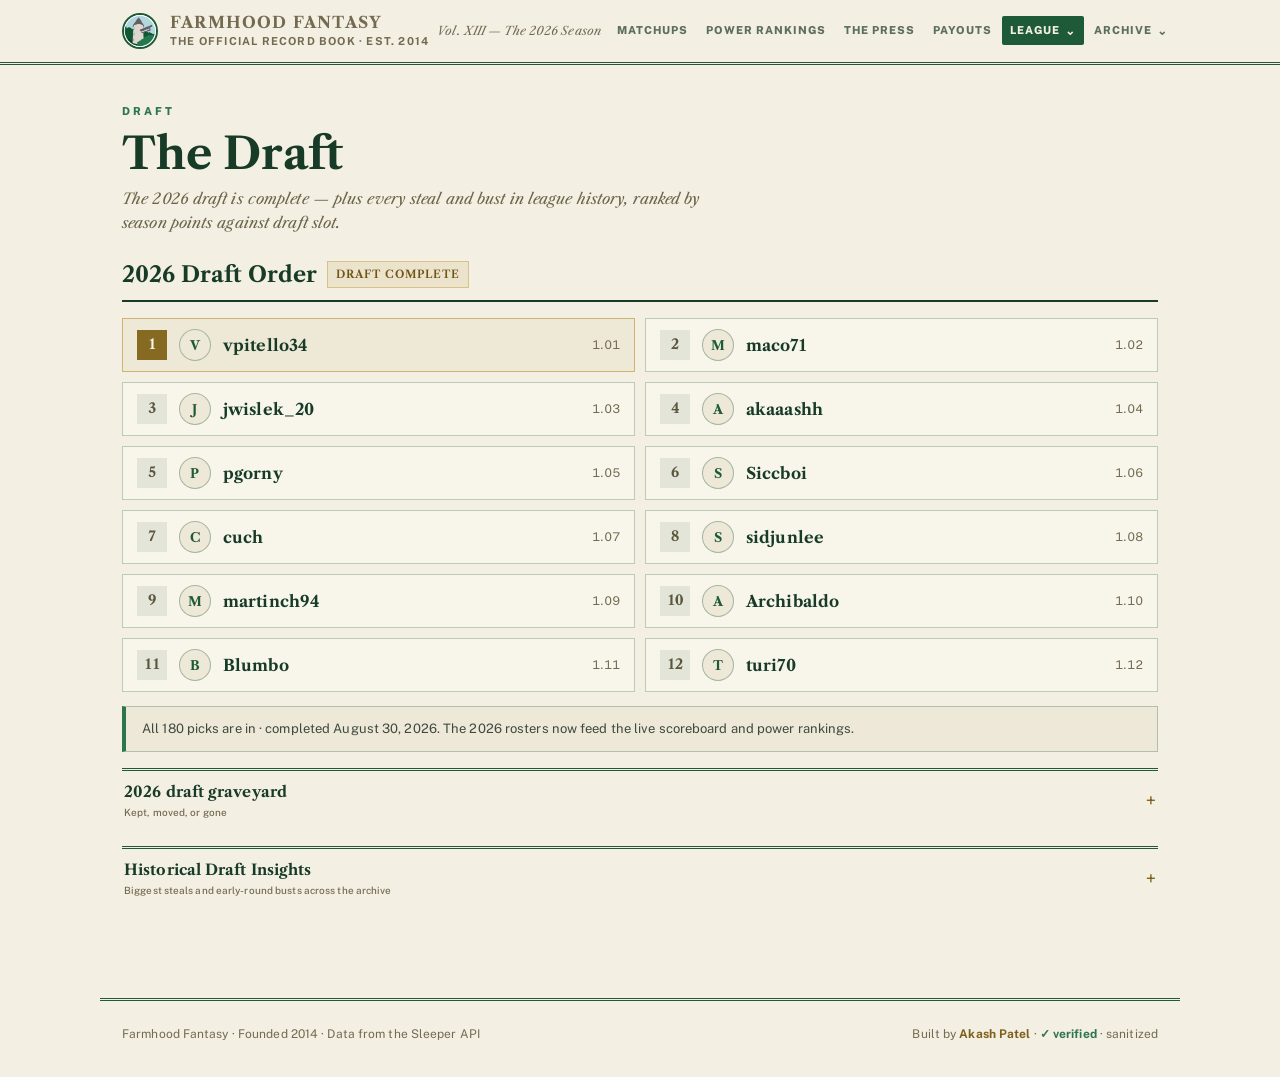
==== commit c2b8ec6f: "Add season odds, live stakes, and archive lenses without new navigation. Playoff odds and the fair-s" ====
--- a/draft.html
+++ b/draft.html
@@ -9,13 +9,16 @@
 <link href="https://fonts.googleapis.com/css2?family=Libre+Caslon+Text:ital,wght@0,400;0,700;1,400&family=Public+Sans:wght@400;500;600;700;800&display=swap" rel="stylesheet">
 <link rel="stylesheet" href="assets/styles.css">
 <link rel="stylesheet" href="assets/clarity.css?v=20260909-clarity2">
+<link rel="stylesheet" href="assets/desk.css?v=20261111-desk1">
 </head>
 <body>
 <main class="wrap" id="app"></main>
 <script src="assets/data.js"></script>
 <script src="assets/data_alltime.js"></script>
 <script src="assets/data_extra.js"></script>
-<script src="assets/app.js?v=20260909-clarity2"></script>
+<script src="assets/live.js"></script>
+<script src="assets/desk.js?v=20261111-desk1"></script>
+<script src="assets/app.js?v=20261111-schedule1"></script>
 <script>mountChrome('draft');renderDraft();</script>
 </body>
 </html>
--- a/assets/styles.css
+++ b/assets/styles.css
@@ -463,10 +463,13 @@
 .matchup-side{min-width:0}
 .matchup-totals{display:flex;align-items:center;gap:13px;flex:0 0 auto}
 .matchup-total{display:flex;flex-direction:column;align-items:flex-end;line-height:1.05;font-variant-numeric:tabular-nums}
-.matchup-total small{font-size:7px;font-weight:800;letter-spacing:1px;text-transform:uppercase;color:var(--muted-2)}
+.matchup-total small{display:flex;align-items:center;gap:4px;font-size:7px;font-weight:800;letter-spacing:1px;text-transform:uppercase;color:var(--muted-2);white-space:nowrap}
 .matchup-total b{font-family:var(--serif);font-size:17px;margin-top:3px;color:var(--text)}
 .matchup-total.projected b{color:var(--muted)}
-.matchup-side.w .matchup-total.actual b{color:var(--gold-2)}
+.matchup-total .score-state{display:inline-flex;align-items:center;min-height:14px;padding:1px 3px;border:1px solid currentColor;letter-spacing:.6px;line-height:1;background:var(--surface)}
+.matchup-total.actual.score-winner b,.matchup-total.actual.score-winner .score-state{color:var(--win)}
+.matchup-total.actual.score-loser b,.matchup-total.actual.score-loser .score-state{color:var(--loss)}
+.matchup-total.actual.score-tie b,.matchup-total.actual.score-tie .score-state{color:var(--gold-2)}
 .matchup-side.right .matchup-totals{flex-direction:row-reverse}.matchup-side.right .matchup-total{align-items:flex-start}
 
 .lineup-panel{border:1px solid var(--blue);border-top:0;background:var(--surface)}
--- a/assets/desk.css
+++ b/assets/desk.css
@@ -0,0 +1,42 @@
+/* Season desk surfaces. Shared by matchups, the schedule desk, draft, history, and managers. */
+.desk-panel,.desk-live-body{min-width:0}
+.desk-kicker,.desk-note{font-family:var(--serif);font-style:italic;color:var(--muted);font-size:13px;max-width:72ch}
+.desk-kicker{margin:0 0 12px}
+.desk-note{margin:8px 0 0}
+.desk-money-grid{display:grid;grid-template-columns:repeat(3,minmax(0,1fr));gap:10px}
+.desk-prize{background:var(--surface);border:1px solid var(--line);padding:12px;min-width:0}
+.desk-prize h3{font-family:var(--serif);font-size:16px;margin:0}
+.desk-prize-amount{font-family:var(--serif);font-size:28px;color:var(--blue);line-height:1;margin:4px 0 8px}
+.desk-prize-lead{font-family:var(--serif);font-size:18px;margin:6px 0}
+.desk-prize-row{display:flex;justify-content:space-between;gap:8px;padding:6px 0;border-top:1px dotted rgba(23,59,39,.28);font-size:13px}
+.desk-prize-row b{font-family:var(--serif);white-space:nowrap}
+.desk-prize-row.is-leading span{font-weight:700}
+.desk-exposure-row,.desk-fair-row,.desk-odd{display:grid;gap:8px;align-items:center;padding:8px 0;border-bottom:1px dotted rgba(23,59,39,.28)}
+.desk-exposure-row{grid-template-columns:minmax(90px,140px) minmax(0,1fr)}
+.desk-exposure-row span,.desk-fair-row span{font-size:13px;color:#3E4A3F}
+.desk-fair-row{grid-template-columns:minmax(90px,1.2fr) minmax(70px,.8fr) minmax(70px,.8fr) auto}
+.desk-fp{grid-template-columns:minmax(96px,1.1fr) 92px minmax(70px,.7fr) minmax(78px,.7fr) 48px}
+.desk-fair-row strong,.desk-odd strong,.desk-exposure-row strong,.desk-rival h3{font-family:var(--serif)}
+.desk-label{font-size:11px;font-weight:800;letter-spacing:.6px;text-transform:uppercase;color:var(--gold)}
+.desk-odd{grid-template-columns:minmax(140px,1.1fr) minmax(80px,1.4fr) 48px}
+.desk-odd-copy{display:flex;flex-direction:column;min-width:0}
+.desk-odd-copy span{font-size:12px;color:var(--muted)}
+.desk-bar{height:10px;background:rgba(23,59,39,.08);overflow:hidden}
+.desk-bar-fill{display:block;height:100%;background:var(--blue)}
+.desk-odd b,.desk-fair-row b{font-family:var(--serif);text-align:right}
+.desk-strip{display:grid;grid-template-columns:repeat(3,minmax(0,1fr));border:1px solid var(--line);background:var(--surface);margin-bottom:12px}
+.desk-strip-item{padding:10px 12px;border-right:1px dotted rgba(23,59,39,.28)}
+.desk-strip-item:last-child{border-right:0}
+.desk-strip-item b{display:block;font-family:var(--serif);font-size:26px;line-height:1;color:var(--blue)}
+.desk-strip-item span{font-size:10px;font-weight:800;letter-spacing:1px;text-transform:uppercase;color:var(--muted-2)}
+.desk-sub{font-family:var(--serif);font-size:16px;margin:14px 0 4px}
+.desk-callout{background:var(--surface);border-left:4px solid var(--gold-solid);padding:10px 12px;margin:0 0 10px;font-family:var(--serif)}
+.desk-rival{background:var(--surface);border:1px solid var(--line);padding:12px;margin-bottom:8px}
+.desk-rival h3{font-size:18px;margin:0 0 4px}
+.desk-rival p{margin:0;font-size:13px}
+.desk-fp-line{font-family:var(--serif);font-style:italic;color:var(--muted);margin:4px 0 0}
+@media(max-width:720px){
+  .desk-money-grid,.desk-fair-row,.desk-odd{grid-template-columns:1fr}
+  .desk-exposure-row{grid-template-columns:1fr}
+  .desk-odd b,.desk-fair-row b{text-align:left}
+}
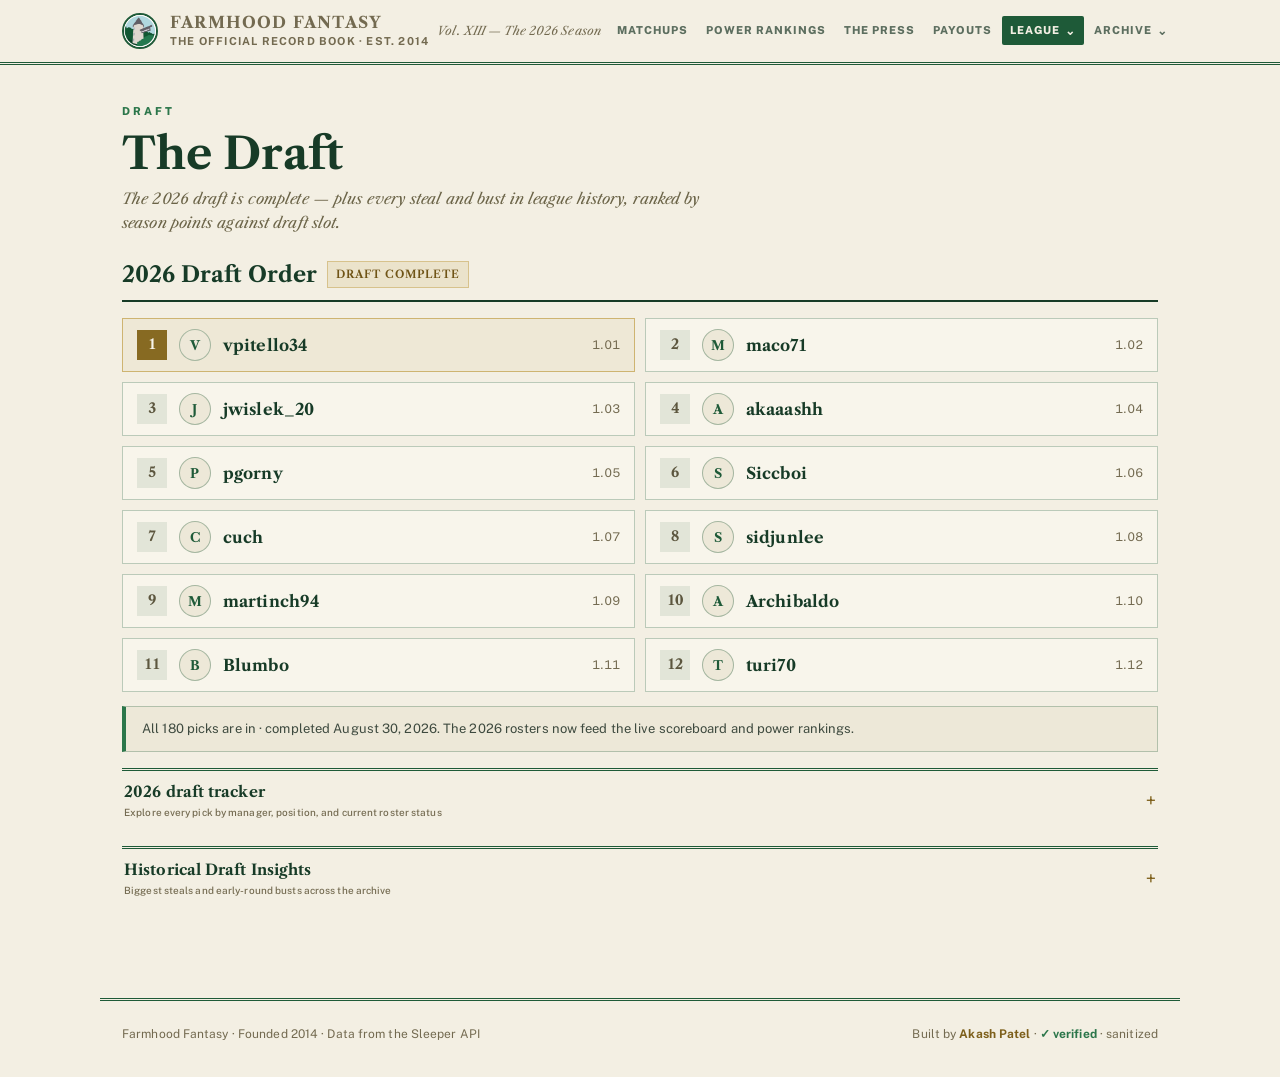
==== commit 0825046b: "Complete interactive season desks and correct live data attribution" ====
--- a/draft.html
+++ b/draft.html
@@ -9,7 +9,7 @@
 <link href="https://fonts.googleapis.com/css2?family=Libre+Caslon+Text:ital,wght@0,400;0,700;1,400&family=Public+Sans:wght@400;500;600;700;800&display=swap" rel="stylesheet">
 <link rel="stylesheet" href="assets/styles.css">
 <link rel="stylesheet" href="assets/clarity.css?v=20260909-clarity2">
-<link rel="stylesheet" href="assets/desk.css?v=20261111-desk1">
+<link rel="stylesheet" href="assets/desk.css?v=20261112-desks2">
 </head>
 <body>
 <main class="wrap" id="app"></main>
@@ -17,8 +17,8 @@
 <script src="assets/data_alltime.js"></script>
 <script src="assets/data_extra.js"></script>
 <script src="assets/live.js"></script>
-<script src="assets/desk.js?v=20261111-desk1"></script>
-<script src="assets/app.js?v=20261111-schedule1"></script>
+<script src="assets/desk.js?v=20261112-desks2"></script>
+<script src="assets/app.js?v=20261112-desks2"></script>
 <script>mountChrome('draft');renderDraft();</script>
 </body>
 </html>
--- a/assets/desk.css
+++ b/assets/desk.css
@@ -35,8 +35,37 @@
 .desk-rival h3{font-size:18px;margin:0 0 4px}
 .desk-rival p{margin:0;font-size:13px}
 .desk-fp-line{font-family:var(--serif);font-style:italic;color:var(--muted);margin:4px 0 0}
+.desk-controls{display:flex;align-items:flex-end;flex-wrap:wrap;gap:12px;margin:12px 0 18px}
+.desk-field{display:flex;flex:1 1 170px;flex-direction:column;gap:6px;min-width:0;max-width:100%;font-size:12px;font-weight:700;color:var(--text)}
+.desk-field select,.desk-field input,.desk-button{font:inherit;font-size:14px;color:var(--text);background:var(--surface);border:1px solid var(--line);border-radius:3px;min-height:44px;padding:10px;width:100%;max-width:100%;box-sizing:border-box}
+.desk-button{width:auto;cursor:pointer;padding:10px 16px}
+.desk-field input::placeholder{color:var(--muted)}
+.desk-field select:focus-visible,.desk-field input:focus-visible,.desk-button:focus-visible,.desk-drilldown>summary:focus-visible,.desk-table-scroll:focus-visible{outline:3px solid var(--blue);outline-offset:3px}
+.desk-table-scroll{max-width:100%;overflow-x:auto;margin:12px 0;overscroll-behavior-x:contain}
+.desk-table{width:100%;border-collapse:collapse;font-size:13px;background:var(--surface);font-variant-numeric:tabular-nums}
+.desk-table caption{text-align:left;font-family:var(--serif);font-weight:700;padding:8px 0;font-size:15px;color:var(--text)}
+.desk-table th,.desk-table td{text-align:left;padding:11px 12px;border-bottom:1px solid var(--line);white-space:nowrap}
+.desk-table thead th{background:var(--bg2);font-size:11px;text-transform:uppercase;letter-spacing:.5px}
+.desk-table tbody th{font-family:var(--serif);font-weight:700}
+.desk-table tbody tr:hover{background:var(--bg2)}
+.desk-drilldown{border-bottom:1px solid var(--line)}
+.desk-drilldown>summary{cursor:pointer;min-height:44px;padding:14px 0;font-family:var(--serif);font-weight:700}
+.desk-odds-summary{display:grid;grid-template-columns:minmax(150px,1.2fr) minmax(80px,1fr) minmax(100px,.6fr);gap:16px;align-items:center;list-style:none}
+.desk-odds-summary::after{content:'View seed details +';grid-column:1/-1;font:500 11px 'Public Sans',sans-serif;color:var(--blue)}
+.desk-drilldown[open]>.desk-odds-summary::after{content:'Hide seed details −'}
+.desk-odds-summary>b{text-align:right;font-size:18px;font-variant-numeric:tabular-nums}
+.desk-drilldown-body{padding:0 0 16px;max-width:100%}
+.desk-drilldown-body p{font-size:13px;line-height:1.6}
+.desk-live-body .desk-prize .desk-drilldown>summary{font:700 12px 'Public Sans',sans-serif;color:var(--blue)}
 @media(max-width:720px){
   .desk-money-grid,.desk-fair-row,.desk-odd{grid-template-columns:1fr}
   .desk-exposure-row{grid-template-columns:1fr}
   .desk-odd b,.desk-fair-row b{text-align:left}
+  .desk-controls{gap:10px}
+  .desk-field{flex-basis:calc(50% - 10px)}
+  .desk-odds-summary{grid-template-columns:minmax(0,1fr) auto;gap:10px}
+  .desk-odds-summary .desk-bar{grid-column:1/-1;grid-row:2}
+  .desk-odds-summary .desk-odd-copy span{line-height:1.5}
+  .desk-table th,.desk-table td{padding:10px}
 }
+@media(max-width:420px){.desk-field{flex-basis:100%}.desk-prize-row{flex-wrap:wrap}.desk-odds-summary>b{font-size:15px}}
